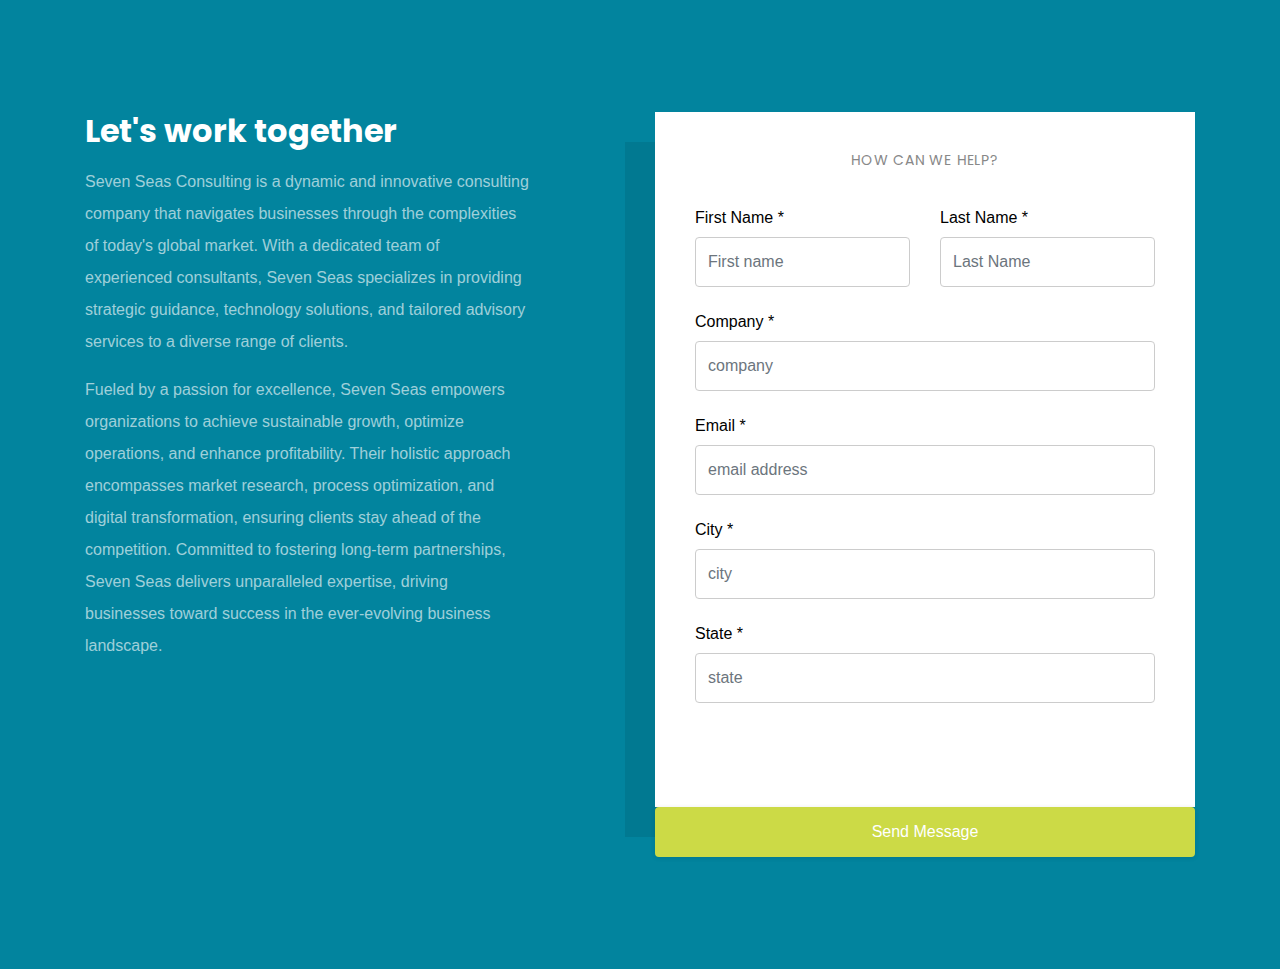
==== index.html @ 4ae9c5d4 "first commit" ====
<!doctype html>
<html lang="en">
  <head>
    <!-- Required meta tags -->
    <meta http-equiv="content-type" content="html/text" charset="utf-8">
    <meta name="viewport" content="width=device-width, initial-scale=1, shrink-to-fit=no">
    <link href="https://fonts.googleapis.com/css?family=Poppins:300,400,500,700,900&display=swap" rel="stylesheet">

    <link rel="stylesheet" href="fonts/icomoon/style.css">


    <!-- Bootstrap CSS -->
    <link rel="stylesheet" href="css/bootstrap.min.css">
    
    <!-- Style -->
    <link rel="stylesheet" href="css/style.css">

    <title>Contact Form #4</title>
  </head>
  <body>
  

  <div class="content">
    
    <div class="container">
      <div class="row">
        <div class="col-md-5 mr-auto">
          <h3 class="mb-3">Let's work together</h3>
          <p>Seven Seas Consulting is a dynamic and innovative consulting company that navigates businesses through the complexities of today's global market. With a dedicated team of experienced consultants, Seven Seas specializes in providing strategic guidance, technology solutions, and tailored advisory services to a diverse range of clients. </p>
          <p>Fueled by a passion for excellence, Seven Seas empowers organizations to achieve sustainable growth, optimize operations, and enhance profitability. Their holistic approach encompasses market research, process optimization, and digital transformation, ensuring clients stay ahead of the competition. Committed to fostering long-term partnerships, Seven Seas delivers unparalleled expertise, driving businesses toward success in the ever-evolving business landscape.</p>
          
        </div>

        <div class="col-md-6">
          <div class="box">
            <h3 class="heading">How Can We Help?</h3>
            <form class="mb-5" action = "https://webto.salesforce.com/servlet/servlet.WebToLead?encoding=UTF-8"  method="post" >
              <input type=hidden name="oid" value="00D5g00000KgvbL">
              <input type=hidden name="retURL" value="C:\Users\suman\Downloads\contact-form-14\contact-form-14\thankyou.html">
              <div class="row">
                
                <div class="col-md-6 form-group">
                  <label for="first_name" class="col-form-label">First Name *</label>
                  <input type="text" class="form-control" name="first_name" id="first_name" placeholder="First name">
                </div>
                <div class="col-md-6 form-group">
                  <label for="last_name" class="col-form-label">Last Name *</label>
                  <input type="text" class="form-control" name="last_name" id="last_name" placeholder="Last Name">
                </div>
              </div>

              <div class="row">
                <div class="col-md-12 form-group">
                  <label for="comapny" class="col-form-label">Company *</label>
                  <input type="text" class="form-control" name="company" id="compnay" placeholder="company">
                </div>
              </div>
              <div class="row">
                <div class="col-md-12 form-group">
                  <label for="email" class="col-form-label">Email *</label>
                  <input type="text" class="form-control" name="email" id="email" placeholder="email address">
                </div>
              </div>


              <div class="row">
                <div class="col-md-12 form-group">
                  <label for="city" class="col-form-label">City *</label>
                  <input type="text" class="form-control" name="city" id="city" placeholder="city">
                </div>
              </div>

              <div class="row">
                <div class="col-md-12 form-group">
                  <label for="state" class="col-form-label">State *</label>
                  <input type="text" class="form-control" name="state" id="state" placeholder="state">
                </div>
              </div>
              </div>

              <div class="row">
                <div class="col-md-12">
                  <input type="submit" name = "submit" value="Send Message" class="btn btn-block btn-primary rounded-0 py-2 px-4">
                  <span class="submitting"></span>
                </div>
              </div>
            </form>

            <div id="form-message-warning mt-4"></div> 
            <div id="form-message-success">
              Your message was sent, thank you!
            </div>
          </div>
        </div>
      </div>
  </div>
    
    

    <script src="js/jquery-3.3.1.min.js"></script>
    <script src="js/popper.min.js"></script>
    <script src="js/bootstrap.min.js"></script>
    <script src="js/jquery.validate.min.js"></script>
    <script src="js/main.js"></script>

  </body>
</html>
---- fonts/icomoon/style.css ----
@font-face {
  font-family: 'icomoon';
  src:  url('fonts/icomoon.eot?10si43');
  src:  url('fonts/icomoon.eot?10si43#iefix') format('embedded-opentype'),
    url('fonts/icomoon.ttf?10si43') format('truetype'),
    url('fonts/icomoon.woff?10si43') format('woff'),
    url('fonts/icomoon.svg?10si43#icomoon') format('svg');
  font-weight: normal;
  font-style: normal;
}

[class^="icon-"], [class*=" icon-"] {
  /* use !important to prevent issues with browser extensions that change fonts */
  font-family: 'icomoon' !important;
  speak: none;
  font-style: normal;
  font-weight: normal;
  font-variant: normal;
  text-transform: none;
  line-height: 1;

  /* Better Font Rendering =========== */
  -webkit-font-smoothing: antialiased;
  -moz-osx-font-smoothing: grayscale;
}

.icon-asterisk:before {
  content: "\f069";
}
.icon-plus:before {
  content: "\f067";
}
.icon-question:before {
  content: "\f128";
}
.icon-minus:before {
  content: "\f068";
}
.icon-glass:before {
  content: "\f000";
}
.icon-music:before {
  content: "\f001";
}
.icon-search:before {
  content: "\f002";
}
.icon-envelope-o:before {
  content: "\f003";
}
.icon-heart:before {
  content: "\f004";
}
.icon-star:before {
  content: "\f005";
}
.icon-star-o:before {
  content: "\f006";
}
.icon-user:before {
  content: "\f007";
}
.icon-film:before {
  content: "\f008";
}
.icon-th-large:before {
  content: "\f009";
}
.icon-th:before {
  content: "\f00a";
}
.icon-th-list:before {
  content: "\f00b";
}
.icon-check:before {
  content: "\f00c";
}
.icon-close:before {
  content: "\f00d";
}
.icon-remove:before {
  content: "\f00d";
}
.icon-times:before {
  content: "\f00d";
}
.icon-search-plus:before {
  content: "\f00e";
}
.icon-search-minus:before {
  content: "\f010";
}
.icon-power-off:before {
  content: "\f011";
}
.icon-signal:before {
  content: "\f012";
}
.icon-cog:before {
  content: "\f013";
}
.icon-gear:before {
  content: "\f013";
}
.icon-trash-o:before {
  content: "\f014";
}
.icon-home:before {
  content: "\f015";
}
.icon-file-o:before {
  content: "\f016";
}
.icon-clock-o:before {
  content: "\f017";
}
.icon-road:before {
  content: "\f018";
}
.icon-download:before {
  content: "\f019";
}
.icon-arrow-circle-o-down:before {
  content: "\f01a";
}
.icon-arrow-circle-o-up:before {
  content: "\f01b";
}
.icon-inbox:before {
  content: "\f01c";
}
.icon-play-circle-o:before {
  content: "\f01d";
}
.icon-repeat:before {
  content: "\f01e";
}
.icon-rotate-right:before {
  content: "\f01e";
}
.icon-refresh:before {
  content: "\f021";
}
.icon-list-alt:before {
  content: "\f022";
}
.icon-lock:before {
  content: "\f023";
}
.icon-flag:before {
  content: "\f024";
}
.icon-headphones:before {
  content: "\f025";
}
.icon-volume-off:before {
  content: "\f026";
}
.icon-volume-down:before {
  content: "\f027";
}
.icon-volume-up:before {
  content: "\f028";
}
.icon-qrcode:before {
  content: "\f029";
}
.icon-barcode:before {
  content: "\f02a";
}
.icon-tag:before {
  content: "\f02b";
}
.icon-tags:before {
  content: "\f02c";
}
.icon-book:before {
  content: "\f02d";
}
.icon-bookmark:before {
  content: "\f02e";
}
.icon-print:before {
  content: "\f02f";
}
.icon-camera:before {
  content: "\f030";
}
.icon-font:before {
  content: "\f031";
}
.icon-bold:before {
  content: "\f032";
}
.icon-italic:before {
  content: "\f033";
}
.icon-text-height:before {
  content: "\f034";
}
.icon-text-width:before {
  content: "\f035";
}
.icon-align-left:before {
  content: "\f036";
}
.icon-align-center:before {
  content: "\f037";
}
.icon-align-right:before {
  content: "\f038";
}
.icon-align-justify:before {
  content: "\f039";
}
.icon-list:before {
  content: "\f03a";
}
.icon-dedent:before {
  content: "\f03b";
}
.icon-outdent:before {
  content: "\f03b";
}
.icon-indent:before {
  content: "\f03c";
}
.icon-video-camera:before {
  content: "\f03d";
}
.icon-image:before {
  content: "\f03e";
}
.icon-photo:before {
  content: "\f03e";
}
.icon-picture-o:before {
  content: "\f03e";
}
.icon-pencil:before {
  content: "\f040";
}
.icon-map-marker:before {
  content: "\f041";
}
.icon-adjust:before {
  content: "\f042";
}
.icon-tint:before {
  content: "\f043";
}
.icon-edit:before {
  content: "\f044";
}
.icon-pencil-square-o:before {
  content: "\f044";
}
.icon-share-square-o:before {
  content: "\f045";
}
.icon-check-square-o:before {
  content: "\f046";
}
.icon-arrows:before {
  content: "\f047";
}
.icon-step-backward:before {
  content: "\f048";
}
.icon-fast-backward:before {
  content: "\f049";
}
.icon-backward:before {
  content: "\f04a";
}
.icon-play:before {
  content: "\f04b";
}
.icon-pause:before {
  content: "\f04c";
}
.icon-stop:before {
  content: "\f04d";
}
.icon-forward:before {
  content: "\f04e";
}
.icon-fast-forward:before {
  content: "\f050";
}
.icon-step-forward:before {
  content: "\f051";
}
.icon-eject:before {
  content: "\f052";
}
.icon-chevron-left:before {
  content: "\f053";
}
.icon-chevron-right:before {
  content: "\f054";
}
.icon-plus-circle:before {
  content: "\f055";
}
.icon-minus-circle:before {
  content: "\f056";
}
.icon-times-circle:before {
  content: "\f057";
}
.icon-check-circle:before {
  content: "\f058";
}
.icon-question-circle:before {
  content: "\f059";
}
.icon-info-circle:before {
  content: "\f05a";
}
.icon-crosshairs:before {
  content: "\f05b";
}
.icon-times-circle-o:before {
  content: "\f05c";
}
.icon-check-circle-o:before {
  content: "\f05d";
}
.icon-ban:before {
  content: "\f05e";
}
.icon-arrow-left:before {
  content: "\f060";
}
.icon-arrow-right:before {
  content: "\f061";
}
.icon-arrow-up:before {
  content: "\f062";
}
.icon-arrow-down:before {
  content: "\f063";
}
.icon-mail-forward:before {
  content: "\f064";
}
.icon-share:before {
  content: "\f064";
}
.icon-expand:before {
  content: "\f065";
}
.icon-compress:before {
  content: "\f066";
}
.icon-exclamation-circle:before {
  content: "\f06a";
}
.icon-gift:before {
  content: "\f06b";
}
.icon-leaf:before {
  content: "\f06c";
}
.icon-fire:before {
  content: "\f06d";
}
.icon-eye:before {
  content: "\f06e";
}
.icon-eye-slash:before {
  content: "\f070";
}
.icon-exclamation-triangle:before {
  content: "\f071";
}
.icon-warning:before {
  content: "\f071";
}
.icon-plane:before {
  content: "\f072";
}
.icon-calendar:before {
  content: "\f073";
}
.icon-random:before {
  content: "\f074";
}
.icon-comment:before {
  content: "\f075";
}
.icon-magnet:before {
  content: "\f076";
}
.icon-chevron-up:before {
  content: "\f077";
}
.icon-chevron-down:before {
  content: "\f078";
}
.icon-retweet:before {
  content: "\f079";
}
.icon-shopping-cart:before {
  content: "\f07a";
}
.icon-folder:before {
  content: "\f07b";
}
.icon-folder-open:before {
  content: "\f07c";
}
.icon-arrows-v:before {
  content: "\f07d";
}
.icon-arrows-h:before {
  content: "\f07e";
}
.icon-bar-chart:before {
  content: "\f080";
}
.icon-bar-chart-o:before {
  content: "\f080";
}
.icon-twitter-square:before {
  content: "\f081";
}
.icon-facebook-square:before {
  content: "\f082";
}
.icon-camera-retro:before {
  content: "\f083";
}
.icon-key:before {
  content: "\f084";
}
.icon-cogs:before {
  content: "\f085";
}
.icon-gears:before {
  content: "\f085";
}
.icon-comments:before {
  content: "\f086";
}
.icon-thumbs-o-up:before {
  content: "\f087";
}
.icon-thumbs-o-down:before {
  content: "\f088";
}
.icon-star-half:before {
  content: "\f089";
}
.icon-heart-o:before {
  content: "\f08a";
}
.icon-sign-out:before {
  content: "\f08b";
}
.icon-linkedin-square:before {
  content: "\f08c";
}
.icon-thumb-tack:before {
  content: "\f08d";
}
.icon-external-link:before {
  content: "\f08e";
}
.icon-sign-in:before {
  content: "\f090";
}
.icon-trophy:before {
  content: "\f091";
}
.icon-github-square:before {
  content: "\f092";
}
.icon-upload:before {
  content: "\f093";
}
.icon-lemon-o:before {
  content: "\f094";
}
.icon-phone:before {
  content: "\f095";
}
.icon-square-o:before {
  content: "\f096";
}
.icon-bookmark-o:before {
  content: "\f097";
}
.icon-phone-square:before {
  content: "\f098";
}
.icon-twitter:before {
  content: "\f099";
}
.icon-facebook:before {
  content: "\f09a";
}
.icon-facebook-f:before {
  content: "\f09a";
}
.icon-github:before {
  content: "\f09b";
}
.icon-unlock:before {
  content: "\f09c";
}
.icon-credit-card:before {
  content: "\f09d";
}
.icon-feed:before {
  content: "\f09e";
}
.icon-rss:before {
  content: "\f09e";
}
.icon-hdd-o:before {
  content: "\f0a0";
}
.icon-bullhorn:before {
  content: "\f0a1";
}
.icon-bell-o:before {
  content: "\f0a2";
}
.icon-certificate:before {
  content: "\f0a3";
}
.icon-hand-o-right:before {
  content: "\f0a4";
}
.icon-hand-o-left:before {
  content: "\f0a5";
}
.icon-hand-o-up:before {
  content: "\f0a6";
}
.icon-hand-o-down:before {
  content: "\f0a7";
}
.icon-arrow-circle-left:before {
  content: "\f0a8";
}
.icon-arrow-circle-right:before {
  content: "\f0a9";
}
.icon-arrow-circle-up:before {
  content: "\f0aa";
}
.icon-arrow-circle-down:before {
  content: "\f0ab";
}
.icon-globe:before {
  content: "\f0ac";
}
.icon-wrench:before {
  content: "\f0ad";
}
.icon-tasks:before {
  content: "\f0ae";
}
.icon-filter:before {
  content: "\f0b0";
}
.icon-briefcase:before {
  content: "\f0b1";
}
.icon-arrows-alt:before {
  content: "\f0b2";
}
.icon-group:before {
  content: "\f0c0";
}
.icon-users:before {
  content: "\f0c0";
}
.icon-chain:before {
  content: "\f0c1";
}
.icon-link:before {
  content: "\f0c1";
}
.icon-cloud:before {
  content: "\f0c2";
}
.icon-flask:before {
  content: "\f0c3";
}
.icon-cut:before {
  content: "\f0c4";
}
.icon-scissors:before {
  content: "\f0c4";
}
.icon-copy:before {
  content: "\f0c5";
}
.icon-files-o:before {
  content: "\f0c5";
}
.icon-paperclip:before {
  content: "\f0c6";
}
.icon-floppy-o:before {
  content: "\f0c7";
}
.icon-save:before {
  content: "\f0c7";
}
.icon-square:before {
  content: "\f0c8";
}
.icon-bars:before {
  content: "\f0c9";
}
.icon-navicon:before {
  content: "\f0c9";
}
.icon-reorder:before {
  content: "\f0c9";
}
.icon-list-ul:before {
  content: "\f0ca";
}
.icon-list-ol:before {
  content: "\f0cb";
}
.icon-strikethrough:before {
  content: "\f0cc";
}
.icon-underline:before {
  content: "\f0cd";
}
.icon-table:before {
  content: "\f0ce";
}
.icon-magic:before {
  content: "\f0d0";
}
.icon-truck:before {
  content: "\f0d1";
}
.icon-pinterest:before {
  content: "\f0d2";
}
.icon-pinterest-square:before {
  content: "\f0d3";
}
.icon-google-plus-square:before {
  content: "\f0d4";
}
.icon-google-plus:before {
  content: "\f0d5";
}
.icon-money:before {
  content: "\f0d6";
}
.icon-caret-down:before {
  content: "\f0d7";
}
.icon-caret-up:before {
  content: "\f0d8";
}
.icon-caret-left:before {
  content: "\f0d9";
}
.icon-caret-right:before {
  content: "\f0da";
}
.icon-columns:before {
  content: "\f0db";
}
.icon-sort:before {
  content: "\f0dc";
}
.icon-unsorted:before {
  content: "\f0dc";
}
.icon-sort-desc:before {
  content: "\f0dd";
}
.icon-sort-down:before {
  content: "\f0dd";
}
.icon-sort-asc:before {
  content: "\f0de";
}
.icon-sort-up:before {
  content: "\f0de";
}
.icon-envelope:before {
  content: "\f0e0";
}
.icon-linkedin:before {
  content: "\f0e1";
}
.icon-rotate-left:before {
  content: "\f0e2";
}
.icon-undo:before {
  content: "\f0e2";
}
.icon-gavel:before {
  content: "\f0e3";
}
.icon-legal:before {
  content: "\f0e3";
}
.icon-dashboard:before {
  content: "\f0e4";
}
.icon-tachometer:before {
  content: "\f0e4";
}
.icon-comment-o:before {
  content: "\f0e5";
}
.icon-comments-o:before {
  content: "\f0e6";
}
.icon-bolt:before {
  content: "\f0e7";
}
.icon-flash:before {
  content: "\f0e7";
}
.icon-sitemap:before {
  content: "\f0e8";
}
.icon-umbrella:before {
  content: "\f0e9";
}
.icon-clipboard:before {
  content: "\f0ea";
}
.icon-paste:before {
  content: "\f0ea";
}
.icon-lightbulb-o:before {
  content: "\f0eb";
}
.icon-exchange:before {
  content: "\f0ec";
}
.icon-cloud-download:before {
  content: "\f0ed";
}
.icon-cloud-upload:before {
  content: "\f0ee";
}
.icon-user-md:before {
  content: "\f0f0";
}
.icon-stethoscope:before {
  content: "\f0f1";
}
.icon-suitcase:before {
  content: "\f0f2";
}
.icon-bell:before {
  content: "\f0f3";
}
.icon-coffee:before {
  content: "\f0f4";
}
.icon-cutlery:before {
  content: "\f0f5";
}
.icon-file-text-o:before {
  content: "\f0f6";
}
.icon-building-o:before {
  content: "\f0f7";
}
.icon-hospital-o:before {
  content: "\f0f8";
}
.icon-ambulance:before {
  content: "\f0f9";
}
.icon-medkit:before {
  content: "\f0fa";
}
.icon-fighter-jet:before {
  content: "\f0fb";
}
.icon-beer:before {
  content: "\f0fc";
}
.icon-h-square:before {
  content: "\f0fd";
}
.icon-plus-square:before {
  content: "\f0fe";
}
.icon-angle-double-left:before {
  content: "\f100";
}
.icon-angle-double-right:before {
  content: "\f101";
}
.icon-angle-double-up:before {
  content: "\f102";
}
.icon-angle-double-down:before {
  content: "\f103";
}
.icon-angle-left:before {
  content: "\f104";
}
.icon-angle-right:before {
  content: "\f105";
}
.icon-angle-up:before {
  content: "\f106";
}
.icon-angle-down:before {
  content: "\f107";
}
.icon-desktop:before {
  content: "\f108";
}
.icon-laptop:before {
  content: "\f109";
}
.icon-tablet:before {
  content: "\f10a";
}
.icon-mobile:before {
  content: "\f10b";
}
.icon-mobile-phone:before {
  content: "\f10b";
}
.icon-circle-o:before {
  content: "\f10c";
}
.icon-quote-left:before {
  content: "\f10d";
}
.icon-quote-right:before {
  content: "\f10e";
}
.icon-spinner:before {
  content: "\f110";
}
.icon-circle:before {
  content: "\f111";
}
.icon-mail-reply:before {
  content: "\f112";
}
.icon-reply:before {
  content: "\f112";
}
.icon-github-alt:before {
  content: "\f113";
}
.icon-folder-o:before {
  content: "\f114";
}
.icon-folder-open-o:before {
  content: "\f115";
}
.icon-smile-o:before {
  content: "\f118";
}
.icon-frown-o:before {
  content: "\f119";
}
.icon-meh-o:before {
  content: "\f11a";
}
.icon-gamepad:before {
  content: "\f11b";
}
.icon-keyboard-o:before {
  content: "\f11c";
}
.icon-flag-o:before {
  content: "\f11d";
}
.icon-flag-checkered:before {
  content: "\f11e";
}
.icon-terminal:before {
  content: "\f120";
}
.icon-code:before {
  content: "\f121";
}
.icon-mail-reply-all:before {
  content: "\f122";
}
.icon-reply-all:before {
  content: "\f122";
}
.icon-star-half-empty:before {
  content: "\f123";
}
.icon-star-half-full:before {
  content: "\f123";
}
.icon-star-half-o:before {
  content: "\f123";
}
.icon-location-arrow:before {
  content: "\f124";
}
.icon-crop:before {
  content: "\f125";
}
.icon-code-fork:before {
  content: "\f126";
}
.icon-chain-broken:before {
  content: "\f127";
}
.icon-unlink:before {
  content: "\f127";
}
.icon-info:before {
  content: "\f129";
}
.icon-exclamation:before {
  content: "\f12a";
}
.icon-superscript:before {
  content: "\f12b";
}
.icon-subscript:before {
  content: "\f12c";
}
.icon-eraser:before {
  content: "\f12d";
}
.icon-puzzle-piece:before {
  content: "\f12e";
}
.icon-microphone:before {
  content: "\f130";
}
.icon-microphone-slash:before {
  content: "\f131";
}
.icon-shield:before {
  content: "\f132";
}
.icon-calendar-o:before {
  content: "\f133";
}
.icon-fire-extinguisher:before {
  content: "\f134";
}
.icon-rocket:before {
  content: "\f135";
}
.icon-maxcdn:before {
  content: "\f136";
}
.icon-chevron-circle-left:before {
  content: "\f137";
}
.icon-chevron-circle-right:before {
  content: "\f138";
}
.icon-chevron-circle-up:before {
  content: "\f139";
}
.icon-chevron-circle-down:before {
  content: "\f13a";
}
.icon-html5:before {
  content: "\f13b";
}
.icon-css3:before {
  content: "\f13c";
}
.icon-anchor:before {
  content: "\f13d";
}
.icon-unlock-alt:before {
  content: "\f13e";
}
.icon-bullseye:before {
  content: "\f140";
}
.icon-ellipsis-h:before {
  content: "\f141";
}
.icon-ellipsis-v:before {
  content: "\f142";
}
.icon-rss-square:before {
  content: "\f143";
}
.icon-play-circle:before {
  content: "\f144";
}
.icon-ticket:before {
  content: "\f145";
}
.icon-minus-square:before {
  content: "\f146";
}
.icon-minus-square-o:before {
  content: "\f147";
}
.icon-level-up:before {
  content: "\f148";
}
.icon-level-down:before {
  content: "\f149";
}
.icon-check-square:before {
  content: "\f14a";
}
.icon-pencil-square:before {
  content: "\f14b";
}
.icon-external-link-square:before {
  content: "\f14c";
}
.icon-share-square:before {
  content: "\f14d";
}
.icon-compass:before {
  content: "\f14e";
}
.icon-caret-square-o-down:before {
  content: "\f150";
}
.icon-toggle-down:before {
  content: "\f150";
}
.icon-caret-square-o-up:before {
  content: "\f151";
}
.icon-toggle-up:before {
  content: "\f151";
}
.icon-caret-square-o-right:before {
  content: "\f152";
}
.icon-toggle-right:before {
  content: "\f152";
}
.icon-eur:before {
  content: "\f153";
}
.icon-euro:before {
  content: "\f153";
}
.icon-gbp:before {
  content: "\f154";
}
.icon-dollar:before {
  content: "\f155";
}
.icon-usd:before {
  content: "\f155";
}
.icon-inr:before {
  content: "\f156";
}
.icon-rupee:before {
  content: "\f156";
}
.icon-cny:before {
  content: "\f157";
}
.icon-jpy:before {
  content: "\f157";
}
.icon-rmb:before {
  content: "\f157";
}
.icon-yen:before {
  content: "\f157";
}
.icon-rouble:before {
  content: "\f158";
}
.icon-rub:before {
  content: "\f158";
}
.icon-ruble:before {
  content: "\f158";
}
.icon-krw:before {
  content: "\f159";
}
.icon-won:before {
  content: "\f159";
}
.icon-bitcoin:before {
  content: "\f15a";
}
.icon-btc:before {
  content: "\f15a";
}
.icon-file:before {
  content: "\f15b";
}
.icon-file-text:before {
  content: "\f15c";
}
.icon-sort-alpha-asc:before {
  content: "\f15d";
}
.icon-sort-alpha-desc:before {
  content: "\f15e";
}
.icon-sort-amount-asc:before {
  content: "\f160";
}
.icon-sort-amount-desc:before {
  content: "\f161";
}
.icon-sort-numeric-asc:before {
  content: "\f162";
}
.icon-sort-numeric-desc:before {
  content: "\f163";
}
.icon-thumbs-up:before {
  content: "\f164";
}
.icon-thumbs-down:before {
  content: "\f165";
}
.icon-youtube-square:before {
  content: "\f166";
}
.icon-youtube:before {
  content: "\f167";
}
.icon-xing:before {
  content: "\f168";
}
.icon-xing-square:before {
  content: "\f169";
}
.icon-youtube-play:before {
  content: "\f16a";
}
.icon-dropbox:before {
  content: "\f16b";
}
.icon-stack-overflow:before {
  content: "\f16c";
}
.icon-instagram:before {
  content: "\f16d";
}
.icon-flickr:before {
  content: "\f16e";
}
.icon-adn:before {
  content: "\f170";
}
.icon-bitbucket:before {
  content: "\f171";
}
.icon-bitbucket-square:before {
  content: "\f172";
}
.icon-tumblr:before {
  content: "\f173";
}
.icon-tumblr-square:before {
  content: "\f174";
}
.icon-long-arrow-down:before {
  content: "\f175";
}
.icon-long-arrow-up:before {
  content: "\f176";
}
.icon-long-arrow-left:before {
  content: "\f177";
}
.icon-long-arrow-right:before {
  content: "\f178";
}
.icon-apple:before {
  content: "\f179";
}
.icon-windows:before {
  content: "\f17a";
}
.icon-android:before {
  content: "\f17b";
}
.icon-linux:before {
  content: "\f17c";
}
.icon-dribbble:before {
  content: "\f17d";
}
.icon-skype:before {
  content: "\f17e";
}
.icon-foursquare:before {
  content: "\f180";
}
.icon-trello:before {
  content: "\f181";
}
.icon-female:before {
  content: "\f182";
}
.icon-male:before {
  content: "\f183";
}
.icon-gittip:before {
  content: "\f184";
}
.icon-gratipay:before {
  content: "\f184";
}
.icon-sun-o:before {
  content: "\f185";
}
.icon-moon-o:before {
  content: "\f186";
}
.icon-archive:before {
  content: "\f187";
}
.icon-bug:before {
  content: "\f188";
}
.icon-vk:before {
  content: "\f189";
}
.icon-weibo:before {
  content: "\f18a";
}
.icon-renren:before {
  content: "\f18b";
}
.icon-pagelines:before {
  content: "\f18c";
}
.icon-stack-exchange:before {
  content: "\f18d";
}
.icon-arrow-circle-o-right:before {
  content: "\f18e";
}
.icon-arrow-circle-o-left:before {
  content: "\f190";
}
.icon-caret-square-o-left:before {
  content: "\f191";
}
.icon-toggle-left:before {
  content: "\f191";
}
.icon-dot-circle-o:before {
  content: "\f192";
}
.icon-wheelchair:before {
  content: "\f193";
}
.icon-vimeo-square:before {
  content: "\f194";
}
.icon-try:before {
  content: "\f195";
}
.icon-turkish-lira:before {
  content: "\f195";
}
.icon-plus-square-o:before {
  content: "\f196";
}
.icon-space-shuttle:before {
  content: "\f197";
}
.icon-slack:before {
  content: "\f198";
}
.icon-envelope-square:before {
  content: "\f199";
}
.icon-wordpress:before {
  content: "\f19a";
}
.icon-openid:before {
  content: "\f19b";
}
.icon-bank:before {
  content: "\f19c";
}
.icon-institution:before {
  content: "\f19c";
}
.icon-university:before {
  content: "\f19c";
}
.icon-graduation-cap:before {
  content: "\f19d";
}
.icon-mortar-board:before {
  content: "\f19d";
}
.icon-yahoo:before {
  content: "\f19e";
}
.icon-google:before {
  content: "\f1a0";
}
.icon-reddit:before {
  content: "\f1a1";
}
.icon-reddit-square:before {
  content: "\f1a2";
}
.icon-stumbleupon-circle:before {
  content: "\f1a3";
}
.icon-stumbleupon:before {
  content: "\f1a4";
}
.icon-delicious:before {
  content: "\f1a5";
}
.icon-digg:before {
  content: "\f1a6";
}
.icon-pied-piper-pp:before {
  content: "\f1a7";
}
.icon-pied-piper-alt:before {
  content: "\f1a8";
}
.icon-drupal:before {
  content: "\f1a9";
}
.icon-joomla:before {
  content: "\f1aa";
}
.icon-language:before {
  content: "\f1ab";
}
.icon-fax:before {
  content: "\f1ac";
}
.icon-building:before {
  content: "\f1ad";
}
.icon-child:before {
  content: "\f1ae";
}
.icon-paw:before {
  content: "\f1b0";
}
.icon-spoon:before {
  content: "\f1b1";
}
.icon-cube:before {
  content: "\f1b2";
}
.icon-cubes:before {
  content: "\f1b3";
}
.icon-behance:before {
  content: "\f1b4";
}
.icon-behance-square:before {
  content: "\f1b5";
}
.icon-steam:before {
  content: "\f1b6";
}
.icon-steam-square:before {
  content: "\f1b7";
}
.icon-recycle:before {
  content: "\f1b8";
}
.icon-automobile:before {
  content: "\f1b9";
}
.icon-car:before {
  content: "\f1b9";
}
.icon-cab:before {
  content: "\f1ba";
}
.icon-taxi:before {
  content: "\f1ba";
}
.icon-tree:before {
  content: "\f1bb";
}
.icon-spotify:before {
  content: "\f1bc";
}
.icon-deviantart:before {
  content: "\f1bd";
}
.icon-soundcloud:before {
  content: "\f1be";
}
.icon-database:before {
  content: "\f1c0";
}
.icon-file-pdf-o:before {
  content: "\f1c1";
}
.icon-file-word-o:before {
  content: "\f1c2";
}
.icon-file-excel-o:before {
  content: "\f1c3";
}
.icon-file-powerpoint-o:before {
  content: "\f1c4";
}
.icon-file-image-o:before {
  content: "\f1c5";
}
.icon-file-photo-o:before {
  content: "\f1c5";
}
.icon-file-picture-o:before {
  content: "\f1c5";
}
.icon-file-archive-o:before {
  content: "\f1c6";
}
.icon-file-zip-o:before {
  content: "\f1c6";
}
.icon-file-audio-o:before {
  content: "\f1c7";
}
.icon-file-sound-o:before {
  content: "\f1c7";
}
.icon-file-movie-o:before {
  content: "\f1c8";
}
.icon-file-video-o:before {
  content: "\f1c8";
}
.icon-file-code-o:before {
  content: "\f1c9";
}
.icon-vine:before {
  content: "\f1ca";
}
.icon-codepen:before {
  content: "\f1cb";
}
.icon-jsfiddle:before {
  content: "\f1cc";
}
.icon-life-bouy:before {
  content: "\f1cd";
}
.icon-life-buoy:before {
  content: "\f1cd";
}
.icon-life-ring:before {
  content: "\f1cd";
}
.icon-life-saver:before {
  content: "\f1cd";
}
.icon-support:before {
  content: "\f1cd";
}
.icon-circle-o-notch:before {
  content: "\f1ce";
}
.icon-ra:before {
  content: "\f1d0";
}
.icon-rebel:before {
  content: "\f1d0";
}
.icon-resistance:before {
  content: "\f1d0";
}
.icon-empire:before {
  content: "\f1d1";
}
.icon-ge:before {
  content: "\f1d1";
}
.icon-git-square:before {
  content: "\f1d2";
}
.icon-git:before {
  content: "\f1d3";
}
.icon-hacker-news:before {
  content: "\f1d4";
}
.icon-y-combinator-square:before {
  content: "\f1d4";
}
.icon-yc-square:before {
  content: "\f1d4";
}
.icon-tencent-weibo:before {
  content: "\f1d5";
}
.icon-qq:before {
  content: "\f1d6";
}
.icon-wechat:before {
  content: "\f1d7";
}
.icon-weixin:before {
  content: "\f1d7";
}
.icon-paper-plane:before {
  content: "\f1d8";
}
.icon-send:before {
  content: "\f1d8";
}
.icon-paper-plane-o:before {
  content: "\f1d9";
}
.icon-send-o:before {
  content: "\f1d9";
}
.icon-history:before {
  content: "\f1da";
}
.icon-circle-thin:before {
  content: "\f1db";
}
.icon-header:before {
  content: "\f1dc";
}
.icon-paragraph:before {
  content: "\f1dd";
}
.icon-sliders:before {
  content: "\f1de";
}
.icon-share-alt:before {
  content: "\f1e0";
}
.icon-share-alt-square:before {
  content: "\f1e1";
}
.icon-bomb:before {
  content: "\f1e2";
}
.icon-futbol-o:before {
  content: "\f1e3";
}
.icon-soccer-ball-o:before {
  content: "\f1e3";
}
.icon-tty:before {
  content: "\f1e4";
}
.icon-binoculars:before {
  content: "\f1e5";
}
.icon-plug:before {
  content: "\f1e6";
}
.icon-slideshare:before {
  content: "\f1e7";
}
.icon-twitch:before {
  content: "\f1e8";
}
.icon-yelp:before {
  content: "\f1e9";
}
.icon-newspaper-o:before {
  content: "\f1ea";
}
.icon-wifi:before {
  content: "\f1eb";
}
.icon-calculator:before {
  content: "\f1ec";
}
.icon-paypal:before {
  content: "\f1ed";
}
.icon-google-wallet:before {
  content: "\f1ee";
}
.icon-cc-visa:before {
  content: "\f1f0";
}
.icon-cc-mastercard:before {
  content: "\f1f1";
}
.icon-cc-discover:before {
  content: "\f1f2";
}
.icon-cc-amex:before {
  content: "\f1f3";
}
.icon-cc-paypal:before {
  content: "\f1f4";
}
.icon-cc-stripe:before {
  content: "\f1f5";
}
.icon-bell-slash:before {
  content: "\f1f6";
}
.icon-bell-slash-o:before {
  content: "\f1f7";
}
.icon-trash:before {
  content: "\f1f8";
}
.icon-copyright:before {
  content: "\f1f9";
}
.icon-at:before {
  content: "\f1fa";
}
.icon-eyedropper:before {
  content: "\f1fb";
}
.icon-paint-brush:before {
  content: "\f1fc";
}
.icon-birthday-cake:before {
  content: "\f1fd";
}
.icon-area-chart:before {
  content: "\f1fe";
}
.icon-pie-chart:before {
  content: "\f200";
}
.icon-line-chart:before {
  content: "\f201";
}
.icon-lastfm:before {
  content: "\f202";
}
.icon-lastfm-square:before {
  content: "\f203";
}
.icon-toggle-off:before {
  content: "\f204";
}
.icon-toggle-on:before {
  content: "\f205";
}
.icon-bicycle:before {
  content: "\f206";
}
.icon-bus:before {
  content: "\f207";
}
.icon-ioxhost:before {
  content: "\f208";
}
.icon-angellist:before {
  content: "\f209";
}
.icon-cc:before {
  content: "\f20a";
}
.icon-ils:before {
  content: "\f20b";
}
.icon-shekel:before {
  content: "\f20b";
}
.icon-sheqel:before {
  content: "\f20b";
}
.icon-meanpath:before {
  content: "\f20c";
}
.icon-buysellads:before {
  content: "\f20d";
}
.icon-connectdevelop:before {
  content: "\f20e";
}
.icon-dashcube:before {
  content: "\f210";
}
.icon-forumbee:before {
  content: "\f211";
}
.icon-leanpub:before {
  content: "\f212";
}
.icon-sellsy:before {
  content: "\f213";
}
.icon-shirtsinbulk:before {
  content: "\f214";
}
.icon-simplybuilt:before {
  content: "\f215";
}
.icon-skyatlas:before {
  content: "\f216";
}
.icon-cart-plus:before {
  content: "\f217";
}
.icon-cart-arrow-down:before {
  content: "\f218";
}
.icon-diamond:before {
  content: "\f219";
}
.icon-ship:before {
  content: "\f21a";
}
.icon-user-secret:before {
  content: "\f21b";
}
.icon-motorcycle:before {
  content: "\f21c";
}
.icon-street-view:before {
  content: "\f21d";
}
.icon-heartbeat:before {
  content: "\f21e";
}
.icon-venus:before {
  content: "\f221";
}
.icon-mars:before {
  content: "\f222";
}
.icon-mercury:before {
  content: "\f223";
}
.icon-intersex:before {
  content: "\f224";
}
.icon-transgender:before {
  content: "\f224";
}
.icon-transgender-alt:before {
  content: "\f225";
}
.icon-venus-double:before {
  content: "\f226";
}
.icon-mars-double:before {
  content: "\f227";
}
.icon-venus-mars:before {
  content: "\f228";
}
.icon-mars-stroke:before {
  content: "\f229";
}
.icon-mars-stroke-v:before {
  content: "\f22a";
}
.icon-mars-stroke-h:before {
  content: "\f22b";
}
.icon-neuter:before {
  content: "\f22c";
}
.icon-genderless:before {
  content: "\f22d";
}
.icon-facebook-official:before {
  content: "\f230";
}
.icon-pinterest-p:before {
  content: "\f231";
}
.icon-whatsapp:before {
  content: "\f232";
}
.icon-server:before {
  content: "\f233";
}
.icon-user-plus:before {
  content: "\f234";
}
.icon-user-times:before {
  content: "\f235";
}
.icon-bed:before {
  content: "\f236";
}
.icon-hotel:before {
  content: "\f236";
}
.icon-viacoin:before {
  content: "\f237";
}
.icon-train:before {
  content: "\f238";
}
.icon-subway:before {
  content: "\f239";
}
.icon-medium:before {
  content: "\f23a";
}
.icon-y-combinator:before {
  content: "\f23b";
}
.icon-yc:before {
  content: "\f23b";
}
.icon-optin-monster:before {
  content: "\f23c";
}
.icon-opencart:before {
  content: "\f23d";
}
.icon-expeditedssl:before {
  content: "\f23e";
}
.icon-battery:before {
  content: "\f240";
}
.icon-battery-4:before {
  content: "\f240";
}
.icon-battery-full:before {
  content: "\f240";
}
.icon-battery-3:before {
  content: "\f241";
}
.icon-battery-three-quarters:before {
  content: "\f241";
}
.icon-battery-2:before {
  content: "\f242";
}
.icon-battery-half:before {
  content: "\f242";
}
.icon-battery-1:before {
  content: "\f243";
}
.icon-battery-quarter:before {
  content: "\f243";
}
.icon-battery-0:before {
  content: "\f244";
}
.icon-battery-empty:before {
  content: "\f244";
}
.icon-mouse-pointer:before {
  content: "\f245";
}
.icon-i-cursor:before {
  content: "\f246";
}
.icon-object-group:before {
  content: "\f247";
}
.icon-object-ungroup:before {
  content: "\f248";
}
.icon-sticky-note:before {
  content: "\f249";
}
.icon-sticky-note-o:before {
  content: "\f24a";
}
.icon-cc-jcb:before {
  content: "\f24b";
}
.icon-cc-diners-club:before {
  content: "\f24c";
}
.icon-clone:before {
  content: "\f24d";
}
.icon-balance-scale:before {
  content: "\f24e";
}
.icon-hourglass-o:before {
  content: "\f250";
}
.icon-hourglass-1:before {
  content: "\f251";
}
.icon-hourglass-start:before {
  content: "\f251";
}
.icon-hourglass-2:before {
  content: "\f252";
}
.icon-hourglass-half:before {
  content: "\f252";
}
.icon-hourglass-3:before {
  content: "\f253";
}
.icon-hourglass-end:before {
  content: "\f253";
}
.icon-hourglass:before {
  content: "\f254";
}
.icon-hand-grab-o:before {
  content: "\f255";
}
.icon-hand-rock-o:before {
  content: "\f255";
}
.icon-hand-paper-o:before {
  content: "\f256";
}
.icon-hand-stop-o:before {
  content: "\f256";
}
.icon-hand-scissors-o:before {
  content: "\f257";
}
.icon-hand-lizard-o:before {
  content: "\f258";
}
.icon-hand-spock-o:before {
  content: "\f259";
}
.icon-hand-pointer-o:before {
  content: "\f25a";
}
.icon-hand-peace-o:before {
  content: "\f25b";
}
.icon-trademark:before {
  content: "\f25c";
}
.icon-registered:before {
  content: "\f25d";
}
.icon-creative-commons:before {
  content: "\f25e";
}
.icon-gg:before {
  content: "\f260";
}
.icon-gg-circle:before {
  content: "\f261";
}
.icon-tripadvisor:before {
  content: "\f262";
}
.icon-odnoklassniki:before {
  content: "\f263";
}
.icon-odnoklassniki-square:before {
  content: "\f264";
}
.icon-get-pocket:before {
  content: "\f265";
}
.icon-wikipedia-w:before {
  content: "\f266";
}
.icon-safari:before {
  content: "\f267";
}
.icon-chrome:before {
  content: "\f268";
}
.icon-firefox:before {
  content: "\f269";
}
.icon-opera:before {
  content: "\f26a";
}
.icon-internet-explorer:before {
  content: "\f26b";
}
.icon-television:before {
  content: "\f26c";
}
.icon-tv:before {
  content: "\f26c";
}
.icon-contao:before {
  content: "\f26d";
}
.icon-500px:before {
  content: "\f26e";
}
.icon-amazon:before {
  content: "\f270";
}
.icon-calendar-plus-o:before {
  content: "\f271";
}
.icon-calendar-minus-o:before {
  content: "\f272";
}
.icon-calendar-times-o:before {
  content: "\f273";
}
.icon-calendar-check-o:before {
  content: "\f274";
}
.icon-industry:before {
  content: "\f275";
}
.icon-map-pin:before {
  content: "\f276";
}
.icon-map-signs:before {
  content: "\f277";
}
.icon-map-o:before {
  content: "\f278";
}
.icon-map:before {
  content: "\f279";
}
.icon-commenting:before {
  content: "\f27a";
}
.icon-commenting-o:before {
  content: "\f27b";
}
.icon-houzz:before {
  content: "\f27c";
}
.icon-vimeo:before {
  content: "\f27d";
}
.icon-black-tie:before {
  content: "\f27e";
}
.icon-fonticons:before {
  content: "\f280";
}
.icon-reddit-alien:before {
  content: "\f281";
}
.icon-edge:before {
  content: "\f282";
}
.icon-credit-card-alt:before {
  content: "\f283";
}
.icon-codiepie:before {
  content: "\f284";
}
.icon-modx:before {
  content: "\f285";
}
.icon-fort-awesome:before {
  content: "\f286";
}
.icon-usb:before {
  content: "\f287";
}
.icon-product-hunt:before {
  content: "\f288";
}
.icon-mixcloud:before {
  content: "\f289";
}
.icon-scribd:before {
  content: "\f28a";
}
.icon-pause-circle:before {
  content: "\f28b";
}
.icon-pause-circle-o:before {
  content: "\f28c";
}
.icon-stop-circle:before {
  content: "\f28d";
}
.icon-stop-circle-o:before {
  content: "\f28e";
}
.icon-shopping-bag:before {
  content: "\f290";
}
.icon-shopping-basket:before {
  content: "\f291";
}
.icon-hashtag:before {
  content: "\f292";
}
.icon-bluetooth:before {
  content: "\f293";
}
.icon-bluetooth-b:before {
  content: "\f294";
}
.icon-percent:before {
  content: "\f295";
}
.icon-gitlab:before {
  content: "\f296";
}
.icon-wpbeginner:before {
  content: "\f297";
}
.icon-wpforms:before {
  content: "\f298";
}
.icon-envira:before {
  content: "\f299";
}
.icon-universal-access:before {
  content: "\f29a";
}
.icon-wheelchair-alt:before {
  content: "\f29b";
}
.icon-question-circle-o:before {
  content: "\f29c";
}
.icon-blind:before {
  content: "\f29d";
}
.icon-audio-description:before {
  content: "\f29e";
}
.icon-volume-control-phone:before {
  content: "\f2a0";
}
.icon-braille:before {
  content: "\f2a1";
}
.icon-assistive-listening-systems:before {
  content: "\f2a2";
}
.icon-american-sign-language-interpreting:before {
  content: "\f2a3";
}
.icon-asl-interpreting:before {
  content: "\f2a3";
}
.icon-deaf:before {
  content: "\f2a4";
}
.icon-deafness:before {
  content: "\f2a4";
}
.icon-hard-of-hearing:before {
  content: "\f2a4";
}
.icon-glide:before {
  content: "\f2a5";
}
.icon-glide-g:before {
  content: "\f2a6";
}
.icon-sign-language:before {
  content: "\f2a7";
}
.icon-signing:before {
  content: "\f2a7";
}
.icon-low-vision:before {
  content: "\f2a8";
}
.icon-viadeo:before {
  content: "\f2a9";
}
.icon-viadeo-square:before {
  content: "\f2aa";
}
.icon-snapchat:before {
  content: "\f2ab";
}
.icon-snapchat-ghost:before {
  content: "\f2ac";
}
.icon-snapchat-square:before {
  content: "\f2ad";
}
.icon-pied-piper:before {
  content: "\f2ae";
}
.icon-first-order:before {
  content: "\f2b0";
}
.icon-yoast:before {
  content: "\f2b1";
}
.icon-themeisle:before {
  content: "\f2b2";
}
.icon-google-plus-circle:before {
  content: "\f2b3";
}
.icon-google-plus-official:before {
  content: "\f2b3";
}
.icon-fa:before {
  content: "\f2b4";
}
.icon-font-awesome:before {
  content: "\f2b4";
}
.icon-handshake-o:before {
  content: "\f2b5";
}
.icon-envelope-open:before {
  content: "\f2b6";
}
.icon-envelope-open-o:before {
  content: "\f2b7";
}
.icon-linode:before {
  content: "\f2b8";
}
.icon-address-book:before {
  content: "\f2b9";
}
.icon-address-book-o:before {
  content: "\f2ba";
}
.icon-address-card:before {
  content: "\f2bb";
}
.icon-vcard:before {
  content: "\f2bb";
}
.icon-address-card-o:before {
  content: "\f2bc";
}
.icon-vcard-o:before {
  content: "\f2bc";
}
.icon-user-circle:before {
  content: "\f2bd";
}
.icon-user-circle-o:before {
  content: "\f2be";
}
.icon-user-o:before {
  content: "\f2c0";
}
.icon-id-badge:before {
  content: "\f2c1";
}
.icon-drivers-license:before {
  content: "\f2c2";
}
.icon-id-card:before {
  content: "\f2c2";
}
.icon-drivers-license-o:before {
  content: "\f2c3";
}
.icon-id-card-o:before {
  content: "\f2c3";
}
.icon-quora:before {
  content: "\f2c4";
}
.icon-free-code-camp:before {
  content: "\f2c5";
}
.icon-telegram:before {
  content: "\f2c6";
}
.icon-thermometer:before {
  content: "\f2c7";
}
.icon-thermometer-4:before {
  content: "\f2c7";
}
.icon-thermometer-full:before {
  content: "\f2c7";
}
.icon-thermometer-3:before {
  content: "\f2c8";
}
.icon-thermometer-three-quarters:before {
  content: "\f2c8";
}
.icon-thermometer-2:before {
  content: "\f2c9";
}
.icon-thermometer-half:before {
  content: "\f2c9";
}
.icon-thermometer-1:before {
  content: "\f2ca";
}
.icon-thermometer-quarter:before {
  content: "\f2ca";
}
.icon-thermometer-0:before {
  content: "\f2cb";
}
.icon-thermometer-empty:before {
  content: "\f2cb";
}
.icon-shower:before {
  content: "\f2cc";
}
.icon-bath:before {
  content: "\f2cd";
}
.icon-bathtub:before {
  content: "\f2cd";
}
.icon-s15:before {
  content: "\f2cd";
}
.icon-podcast:before {
  content: "\f2ce";
}
.icon-window-maximize:before {
  content: "\f2d0";
}
.icon-window-minimize:before {
  content: "\f2d1";
}
.icon-window-restore:before {
  content: "\f2d2";
}
.icon-times-rectangle:before {
  content: "\f2d3";
}
.icon-window-close:before {
  content: "\f2d3";
}
.icon-times-rectangle-o:before {
  content: "\f2d4";
}
.icon-window-close-o:before {
  content: "\f2d4";
}
.icon-bandcamp:before {
  content: "\f2d5";
}
.icon-grav:before {
  content: "\f2d6";
}
.icon-etsy:before {
  content: "\f2d7";
}
.icon-imdb:before {
  content: "\f2d8";
}
.icon-ravelry:before {
  content: "\f2d9";
}
.icon-eercast:before {
  content: "\f2da";
}
.icon-microchip:before {
  content: "\f2db";
}
.icon-snowflake-o:before {
  content: "\f2dc";
}
.icon-superpowers:before {
  content: "\f2dd";
}
.icon-wpexplorer:before {
  content: "\f2de";
}
.icon-meetup:before {
  content: "\f2e0";
}
.icon-3d_rotation:before {
  content: "\e84d";
}
.icon-ac_unit:before {
  content: "\eb3b";
}
.icon-alarm:before {
  content: "\e855";
}
.icon-access_alarms:before {
  content: "\e191";
}
.icon-schedule:before {
  content: "\e8b5";
}
.icon-accessibility:before {
  content: "\e84e";
}
.icon-accessible:before {
  content: "\e914";
}
.icon-account_balance:before {
  content: "\e84f";
}
.icon-account_balance_wallet:before {
  content: "\e850";
}
.icon-account_box:before {
  content: "\e851";
}
.icon-account_circle:before {
  content: "\e853";
}
.icon-adb:before {
  content: "\e60e";
}
.icon-add:before {
  content: "\e145";
}
.icon-add_a_photo:before {
  content: "\e439";
}
.icon-alarm_add:before {
  content: "\e856";
}
.icon-add_alert:before {
  content: "\e003";
}
.icon-add_box:before {
  content: "\e146";
}
.icon-add_circle:before {
  content: "\e147";
}
.icon-control_point:before {
  content: "\e3ba";
}
.icon-add_location:before {
  content: "\e567";
}
.icon-add_shopping_cart:before {
  content: "\e854";
}
.icon-queue:before {
  content: "\e03c";
}
.icon-add_to_queue:before {
  content: "\e05c";
}
.icon-adjust2:before {
  content: "\e39e";
}
.icon-airline_seat_flat:before {
  content: "\e630";
}
.icon-airline_seat_flat_angled:before {
  content: "\e631";
}
.icon-airline_seat_individual_suite:before {
  content: "\e632";
}
.icon-airline_seat_legroom_extra:before {
  content: "\e633";
}
.icon-airline_seat_legroom_normal:before {
  content: "\e634";
}
.icon-airline_seat_legroom_reduced:before {
  content: "\e635";
}
.icon-airline_seat_recline_extra:before {
  content: "\e636";
}
.icon-airline_seat_recline_normal:before {
  content: "\e637";
}
.icon-flight:before {
  content: "\e539";
}
.icon-airplanemode_inactive:before {
  content: "\e194";
}
.icon-airplay:before {
  content: "\e055";
}
.icon-airport_shuttle:before {
  content: "\eb3c";
}
.icon-alarm_off:before {
  content: "\e857";
}
.icon-alarm_on:before {
  content: "\e858";
}
.icon-album:before {
  content: "\e019";
}
.icon-all_inclusive:before {
  content: "\eb3d";
}
.icon-all_out:before {
  content: "\e90b";
}
.icon-android2:before {
  content: "\e859";
}
.icon-announcement:before {
  content: "\e85a";
}
.icon-apps:before {
  content: "\e5c3";
}
.icon-archive2:before {
  content: "\e149";
}
.icon-arrow_back:before {
  content: "\e5c4";
}
.icon-arrow_downward:before {
  content: "\e5db";
}
.icon-arrow_drop_down:before {
  content: "\e5c5";
}
.icon-arrow_drop_down_circle:before {
  content: "\e5c6";
}
.icon-arrow_drop_up:before {
  content: "\e5c7";
}
.icon-arrow_forward:before {
  content: "\e5c8";
}
.icon-arrow_upward:before {
  content: "\e5d8";
}
.icon-art_track:before {
  content: "\e060";
}
.icon-aspect_ratio:before {
  content: "\e85b";
}
.icon-poll:before {
  content: "\e801";
}
.icon-assignment:before {
  content: "\e85d";
}
.icon-assignment_ind:before {
  content: "\e85e";
}
.icon-assignment_late:before {
  content: "\e85f";
}
.icon-assignment_return:before {
  content: "\e860";
}
.icon-assignment_returned:before {
  content: "\e861";
}
.icon-assignment_turned_in:before {
  content: "\e862";
}
.icon-assistant:before {
  content: "\e39f";
}
.icon-flag2:before {
  content: "\e153";
}
.icon-attach_file:before {
  content: "\e226";
}
.icon-attach_money:before {
  content: "\e227";
}
.icon-attachment:before {
  content: "\e2bc";
}
.icon-audiotrack:before {
  content: "\e3a1";
}
.icon-autorenew:before {
  content: "\e863";
}
.icon-av_timer:before {
  content: "\e01b";
}
.icon-backspace:before {
  content: "\e14a";
}
.icon-cloud_upload:before {
  content: "\e2c3";
}
.icon-battery_alert:before {
  content: "\e19c";
}
.icon-battery_charging_full:before {
  content: "\e1a3";
}
.icon-battery_std:before {
  content: "\e1a5";
}
.icon-battery_unknown:before {
  content: "\e1a6";
}
.icon-beach_access:before {
  content: "\eb3e";
}
.icon-beenhere:before {
  content: "\e52d";
}
.icon-block:before {
  content: "\e14b";
}
.icon-bluetooth2:before {
  content: "\e1a7";
}
.icon-bluetooth_searching:before {
  content: "\e1aa";
}
.icon-bluetooth_connected:before {
  content: "\e1a8";
}
.icon-bluetooth_disabled:before {
  content: "\e1a9";
}
.icon-blur_circular:before {
  content: "\e3a2";
}
.icon-blur_linear:before {
  content: "\e3a3";
}
.icon-blur_off:before {
  content: "\e3a4";
}
.icon-blur_on:before {
  content: "\e3a5";
}
.icon-class:before {
  content: "\e86e";
}
.icon-turned_in:before {
  content: "\e8e6";
}
.icon-turned_in_not:before {
  content: "\e8e7";
}
.icon-border_all:before {
  content: "\e228";
}
.icon-border_bottom:before {
  content: "\e229";
}
.icon-border_clear:before {
  content: "\e22a";
}
.icon-border_color:before {
  content: "\e22b";
}
.icon-border_horizontal:before {
  content: "\e22c";
}
.icon-border_inner:before {
  content: "\e22d";
}
.icon-border_left:before {
  content: "\e22e";
}
.icon-border_outer:before {
  content: "\e22f";
}
.icon-border_right:before {
  content: "\e230";
}
.icon-border_style:before {
  content: "\e231";
}
.icon-border_top:before {
  content: "\e232";
}
.icon-border_vertical:before {
  content: "\e233";
}
.icon-branding_watermark:before {
  content: "\e06b";
}
.icon-brightness_1:before {
  content: "\e3a6";
}
.icon-brightness_2:before {
  content: "\e3a7";
}
.icon-brightness_3:before {
  content: "\e3a8";
}
.icon-brightness_4:before {
  content: "\e3a9";
}
.icon-brightness_low:before {
  content: "\e1ad";
}
.icon-brightness_medium:before {
  content: "\e1ae";
}
.icon-brightness_high:before {
  content: "\e1ac";
}
.icon-brightness_auto:before {
  content: "\e1ab";
}
.icon-broken_image:before {
  content: "\e3ad";
}
.icon-brush:before {
  content: "\e3ae";
}
.icon-bubble_chart:before {
  content: "\e6dd";
}
.icon-bug_report:before {
  content: "\e868";
}
.icon-build:before {
  content: "\e869";
}
.icon-burst_mode:before {
  content: "\e43c";
}
.icon-domain:before {
  content: "\e7ee";
}
.icon-business_center:before {
  content: "\eb3f";
}
.icon-cached:before {
  content: "\e86a";
}
.icon-cake:before {
  content: "\e7e9";
}
.icon-phone2:before {
  content: "\e0cd";
}
.icon-call_end:before {
  content: "\e0b1";
}
.icon-call_made:before {
  content: "\e0b2";
}
.icon-merge_type:before {
  content: "\e252";
}
.icon-call_missed:before {
  content: "\e0b4";
}
.icon-call_missed_outgoing:before {
  content: "\e0e4";
}
.icon-call_received:before {
  content: "\e0b5";
}
.icon-call_split:before {
  content: "\e0b6";
}
.icon-call_to_action:before {
  content: "\e06c";
}
.icon-camera2:before {
  content: "\e3af";
}
.icon-photo_camera:before {
  content: "\e412";
}
.icon-camera_enhance:before {
  content: "\e8fc";
}
.icon-camera_front:before {
  content: "\e3b1";
}
.icon-camera_rear:before {
  content: "\e3b2";
}
.icon-camera_roll:before {
  content: "\e3b3";
}
.icon-cancel:before {
  content: "\e5c9";
}
.icon-redeem:before {
  content: "\e8b1";
}
.icon-card_membership:before {
  content: "\e8f7";
}
.icon-card_travel:before {
  content: "\e8f8";
}
.icon-casino:before {
  content: "\eb40";
}
.icon-cast:before {
  content: "\e307";
}
.icon-cast_connected:before {
  content: "\e308";
}
.icon-center_focus_strong:before {
  content: "\e3b4";
}
.icon-center_focus_weak:before {
  content: "\e3b5";
}
.icon-change_history:before {
  content: "\e86b";
}
.icon-chat:before {
  content: "\e0b7";
}
.icon-chat_bubble:before {
  content: "\e0ca";
}
.icon-chat_bubble_outline:before {
  content: "\e0cb";
}
.icon-check2:before {
  content: "\e5ca";
}
.icon-check_box:before {
  content: "\e834";
}
.icon-check_box_outline_blank:before {
  content: "\e835";
}
.icon-check_circle:before {
  content: "\e86c";
}
.icon-navigate_before:before {
  content: "\e408";
}
.icon-navigate_next:before {
  content: "\e409";
}
.icon-child_care:before {
  content: "\eb41";
}
.icon-child_friendly:before {
  content: "\eb42";
}
.icon-chrome_reader_mode:before {
  content: "\e86d";
}
.icon-close2:before {
  content: "\e5cd";
}
.icon-clear_all:before {
  content: "\e0b8";
}
.icon-closed_caption:before {
  content: "\e01c";
}
.icon-wb_cloudy:before {
  content: "\e42d";
}
.icon-cloud_circle:before {
  content: "\e2be";
}
.icon-cloud_done:before {
  content: "\e2bf";
}
.icon-cloud_download:before {
  content: "\e2c0";
}
.icon-cloud_off:before {
  content: "\e2c1";
}
.icon-cloud_queue:before {
  content: "\e2c2";
}
.icon-code2:before {
  content: "\e86f";
}
.icon-photo_library:before {
  content: "\e413";
}
.icon-collections_bookmark:before {
  content: "\e431";
}
.icon-palette:before {
  content: "\e40a";
}
.icon-colorize:before {
  content: "\e3b8";
}
.icon-comment2:before {
  content: "\e0b9";
}
.icon-compare:before {
  content: "\e3b9";
}
.icon-compare_arrows:before {
  content: "\e915";
}
.icon-laptop2:before {
  content: "\e31e";
}
.icon-confirmation_number:before {
  content: "\e638";
}
.icon-contact_mail:before {
  content: "\e0d0";
}
.icon-contact_phone:before {
  content: "\e0cf";
}
.icon-contacts:before {
  content: "\e0ba";
}
.icon-content_copy:before {
  content: "\e14d";
}
.icon-content_cut:before {
  content: "\e14e";
}
.icon-content_paste:before {
  content: "\e14f";
}
.icon-control_point_duplicate:before {
  content: "\e3bb";
}
.icon-copyright2:before {
  content: "\e90c";
}
.icon-mode_edit:before {
  content: "\e254";
}
.icon-create_new_folder:before {
  content: "\e2cc";
}
.icon-payment:before {
  content: "\e8a1";
}
.icon-crop2:before {
  content: "\e3be";
}
.icon-crop_16_9:before {
  content: "\e3bc";
}
.icon-crop_3_2:before {
  content: "\e3bd";
}
.icon-crop_landscape:before {
  content: "\e3c3";
}
.icon-crop_7_5:before {
  content: "\e3c0";
}
.icon-crop_din:before {
  content: "\e3c1";
}
.icon-crop_free:before {
  content: "\e3c2";
}
.icon-crop_original:before {
  content: "\e3c4";
}
.icon-crop_portrait:before {
  content: "\e3c5";
}
.icon-crop_rotate:before {
  content: "\e437";
}
.icon-crop_square:before {
  content: "\e3c6";
}
.icon-dashboard2:before {
  content: "\e871";
}
.icon-data_usage:before {
  content: "\e1af";
}
.icon-date_range:before {
  content: "\e916";
}
.icon-dehaze:before {
  content: "\e3c7";
}
.icon-delete:before {
  content: "\e872";
}
.icon-delete_forever:before {
  content: "\e92b";
}
.icon-delete_sweep:before {
  content: "\e16c";
}
.icon-description:before {
  content: "\e873";
}
.icon-desktop_mac:before {
  content: "\e30b";
}
.icon-desktop_windows:before {
  content: "\e30c";
}
.icon-details:before {
  content: "\e3c8";
}
.icon-developer_board:before {
  content: "\e30d";
}
.icon-developer_mode:before {
  content: "\e1b0";
}
.icon-device_hub:before {
  content: "\e335";
}
.icon-phonelink:before {
  content: "\e326";
}
.icon-devices_other:before {
  content: "\e337";
}
.icon-dialer_sip:before {
  content: "\e0bb";
}
.icon-dialpad:before {
  content: "\e0bc";
}
.icon-directions:before {
  content: "\e52e";
}
.icon-directions_bike:before {
  content: "\e52f";
}
.icon-directions_boat:before {
  content: "\e532";
}
.icon-directions_bus:before {
  content: "\e530";
}
.icon-directions_car:before {
  content: "\e531";
}
.icon-directions_railway:before {
  content: "\e534";
}
.icon-directions_run:before {
  content: "\e566";
}
.icon-directions_transit:before {
  content: "\e535";
}
.icon-directions_walk:before {
  content: "\e536";
}
.icon-disc_full:before {
  content: "\e610";
}
.icon-dns:before {
  content: "\e875";
}
.icon-not_interested:before {
  content: "\e033";
}
.icon-do_not_disturb_alt:before {
  content: "\e611";
}
.icon-do_not_disturb_off:before {
  content: "\e643";
}
.icon-remove_circle:before {
  content: "\e15c";
}
.icon-dock:before {
  content: "\e30e";
}
.icon-done:before {
  content: "\e876";
}
.icon-done_all:before {
  content: "\e877";
}
.icon-donut_large:before {
  content: "\e917";
}
.icon-donut_small:before {
  content: "\e918";
}
.icon-drafts:before {
  content: "\e151";
}
.icon-drag_handle:before {
  content: "\e25d";
}
.icon-time_to_leave:before {
  content: "\e62c";
}
.icon-dvr:before {
  content: "\e1b2";
}
.icon-edit_location:before {
  content: "\e568";
}
.icon-eject2:before {
  content: "\e8fb";
}
.icon-markunread:before {
  content: "\e159";
}
.icon-enhanced_encryption:before {
  content: "\e63f";
}
.icon-equalizer:before {
  content: "\e01d";
}
.icon-error:before {
  content: "\e000";
}
.icon-error_outline:before {
  content: "\e001";
}
.icon-euro_symbol:before {
  content: "\e926";
}
.icon-ev_station:before {
  content: "\e56d";
}
.icon-insert_invitation:before {
  content: "\e24f";
}
.icon-event_available:before {
  content: "\e614";
}
.icon-event_busy:before {
  content: "\e615";
}
.icon-event_note:before {
  content: "\e616";
}
.icon-event_seat:before {
  content: "\e903";
}
.icon-exit_to_app:before {
  content: "\e879";
}
.icon-expand_less:before {
  content: "\e5ce";
}
.icon-expand_more:before {
  content: "\e5cf";
}
.icon-explicit:before {
  content: "\e01e";
}
.icon-explore:before {
  content: "\e87a";
}
.icon-exposure:before {
  content: "\e3ca";
}
.icon-exposure_neg_1:before {
  content: "\e3cb";
}
.icon-exposure_neg_2:before {
  content: "\e3cc";
}
.icon-exposure_plus_1:before {
  content: "\e3cd";
}
.icon-exposure_plus_2:before {
  content: "\e3ce";
}
.icon-exposure_zero:before {
  content: "\e3cf";
}
.icon-extension:before {
  content: "\e87b";
}
.icon-face:before {
  content: "\e87c";
}
.icon-fast_forward:before {
  content: "\e01f";
}
.icon-fast_rewind:before {
  content: "\e020";
}
.icon-favorite:before {
  content: "\e87d";
}
.icon-favorite_border:before {
  content: "\e87e";
}
.icon-featured_play_list:before {
  content: "\e06d";
}
.icon-featured_video:before {
  content: "\e06e";
}
.icon-sms_failed:before {
  content: "\e626";
}
.icon-fiber_dvr:before {
  content: "\e05d";
}
.icon-fiber_manual_record:before {
  content: "\e061";
}
.icon-fiber_new:before {
  content: "\e05e";
}
.icon-fiber_pin:before {
  content: "\e06a";
}
.icon-fiber_smart_record:before {
  content: "\e062";
}
.icon-get_app:before {
  content: "\e884";
}
.icon-file_upload:before {
  content: "\e2c6";
}
.icon-filter2:before {
  content: "\e3d3";
}
.icon-filter_1:before {
  content: "\e3d0";
}
.icon-filter_2:before {
  content: "\e3d1";
}
.icon-filter_3:before {
  content: "\e3d2";
}
.icon-filter_4:before {
  content: "\e3d4";
}
.icon-filter_5:before {
  content: "\e3d5";
}
.icon-filter_6:before {
  content: "\e3d6";
}
.icon-filter_7:before {
  content: "\e3d7";
}
.icon-filter_8:before {
  content: "\e3d8";
}
.icon-filter_9:before {
  content: "\e3d9";
}
.icon-filter_9_plus:before {
  content: "\e3da";
}
.icon-filter_b_and_w:before {
  content: "\e3db";
}
.icon-filter_center_focus:before {
  content: "\e3dc";
}
.icon-filter_drama:before {
  content: "\e3dd";
}
.icon-filter_frames:before {
  content: "\e3de";
}
.icon-terrain:before {
  content: "\e564";
}
.icon-filter_list:before {
  content: "\e152";
}
.icon-filter_none:before {
  content: "\e3e0";
}
.icon-filter_tilt_shift:before {
  content: "\e3e2";
}
.icon-filter_vintage:before {
  content: "\e3e3";
}
.icon-find_in_page:before {
  content: "\e880";
}
.icon-find_replace:before {
  content: "\e881";
}
.icon-fingerprint:before {
  content: "\e90d";
}
.icon-first_page:before {
  content: "\e5dc";
}
.icon-fitness_center:before {
  content: "\eb43";
}
.icon-flare:before {
  content: "\e3e4";
}
.icon-flash_auto:before {
  content: "\e3e5";
}
.icon-flash_off:before {
  content: "\e3e6";
}
.icon-flash_on:before {
  content: "\e3e7";
}
.icon-flight_land:before {
  content: "\e904";
}
.icon-flight_takeoff:before {
  content: "\e905";
}
.icon-flip:before {
  content: "\e3e8";
}
.icon-flip_to_back:before {
  content: "\e882";
}
.icon-flip_to_front:before {
  content: "\e883";
}
.icon-folder2:before {
  content: "\e2c7";
}
.icon-folder_open:before {
  content: "\e2c8";
}
.icon-folder_shared:before {
  content: "\e2c9";
}
.icon-folder_special:before {
  content: "\e617";
}
.icon-font_download:before {
  content: "\e167";
}
.icon-format_align_center:before {
  content: "\e234";
}
.icon-format_align_justify:before {
  content: "\e235";
}
.icon-format_align_left:before {
  content: "\e236";
}
.icon-format_align_right:before {
  content: "\e237";
}
.icon-format_bold:before {
  content: "\e238";
}
.icon-format_clear:before {
  content: "\e239";
}
.icon-format_color_fill:before {
  content: "\e23a";
}
.icon-format_color_reset:before {
  content: "\e23b";
}
.icon-format_color_text:before {
  content: "\e23c";
}
.icon-format_indent_decrease:before {
  content: "\e23d";
}
.icon-format_indent_increase:before {
  content: "\e23e";
}
.icon-format_italic:before {
  content: "\e23f";
}
.icon-format_line_spacing:before {
  content: "\e240";
}
.icon-format_list_bulleted:before {
  content: "\e241";
}
.icon-format_list_numbered:before {
  content: "\e242";
}
.icon-format_paint:before {
  content: "\e243";
}
.icon-format_quote:before {
  content: "\e244";
}
.icon-format_shapes:before {
  content: "\e25e";
}
.icon-format_size:before {
  content: "\e245";
}
.icon-format_strikethrough:before {
  content: "\e246";
}
.icon-format_textdirection_l_to_r:before {
  content: "\e247";
}
.icon-format_textdirection_r_to_l:before {
  content: "\e248";
}
.icon-format_underlined:before {
  content: "\e249";
}
.icon-question_answer:before {
  content: "\e8af";
}
.icon-forward2:before {
  content: "\e154";
}
.icon-forward_10:before {
  content: "\e056";
}
.icon-forward_30:before {
  content: "\e057";
}
.icon-forward_5:before {
  content: "\e058";
}
.icon-free_breakfast:before {
  content: "\eb44";
}
.icon-fullscreen:before {
  content: "\e5d0";
}
.icon-fullscreen_exit:before {
  content: "\e5d1";
}
.icon-functions:before {
  content: "\e24a";
}
.icon-g_translate:before {
  content: "\e927";
}
.icon-games:before {
  content: "\e021";
}
.icon-gavel2:before {
  content: "\e90e";
}
.icon-gesture:before {
  content: "\e155";
}
.icon-gif:before {
  content: "\e908";
}
.icon-goat:before {
  content: "\e900";
}
.icon-golf_course:before {
  content: "\eb45";
}
.icon-my_location:before {
  content: "\e55c";
}
.icon-location_searching:before {
  content: "\e1b7";
}
.icon-location_disabled:before {
  content: "\e1b6";
}
.icon-star2:before {
  content: "\e838";
}
.icon-gradient:before {
  content: "\e3e9";
}
.icon-grain:before {
  content: "\e3ea";
}
.icon-graphic_eq:before {
  content: "\e1b8";
}
.icon-grid_off:before {
  content: "\e3eb";
}
.icon-grid_on:before {
  content: "\e3ec";
}
.icon-people:before {
  content: "\e7fb";
}
.icon-group_add:before {
  content: "\e7f0";
}
.icon-group_work:before {
  content: "\e886";
}
.icon-hd:before {
  content: "\e052";
}
.icon-hdr_off:before {
  content: "\e3ed";
}
.icon-hdr_on:before {
  content: "\e3ee";
}
.icon-hdr_strong:before {
  content: "\e3f1";
}
.icon-hdr_weak:before {
  content: "\e3f2";
}
.icon-headset:before {
  content: "\e310";
}
.icon-headset_mic:before {
  content: "\e311";
}
.icon-healing:before {
  content: "\e3f3";
}
.icon-hearing:before {
  content: "\e023";
}
.icon-help:before {
  content: "\e887";
}
.icon-help_outline:before {
  content: "\e8fd";
}
.icon-high_quality:before {
  content: "\e024";
}
.icon-highlight:before {
  content: "\e25f";
}
.icon-highlight_off:before {
  content: "\e888";
}
.icon-restore:before {
  content: "\e8b3";
}
.icon-home2:before {
  content: "\e88a";
}
.icon-hot_tub:before {
  content: "\eb46";
}
.icon-local_hotel:before {
  content: "\e549";
}
.icon-hourglass_empty:before {
  content: "\e88b";
}
.icon-hourglass_full:before {
  content: "\e88c";
}
.icon-http:before {
  content: "\e902";
}
.icon-lock2:before {
  content: "\e897";
}
.icon-photo2:before {
  content: "\e410";
}
.icon-image_aspect_ratio:before {
  content: "\e3f5";
}
.icon-import_contacts:before {
  content: "\e0e0";
}
.icon-import_export:before {
  content: "\e0c3";
}
.icon-important_devices:before {
  content: "\e912";
}
.icon-inbox2:before {
  content: "\e156";
}
.icon-indeterminate_check_box:before {
  content: "\e909";
}
.icon-info2:before {
  content: "\e88e";
}
.icon-info_outline:before {
  content: "\e88f";
}
.icon-input:before {
  content: "\e890";
}
.icon-insert_comment:before {
  content: "\e24c";
}
.icon-insert_drive_file:before {
  content: "\e24d";
}
.icon-tag_faces:before {
  content: "\e420";
}
.icon-link2:before {
  content: "\e157";
}
.icon-invert_colors:before {
  content: "\e891";
}
.icon-invert_colors_off:before {
  content: "\e0c4";
}
.icon-iso:before {
  content: "\e3f6";
}
.icon-keyboard:before {
  content: "\e312";
}
.icon-keyboard_arrow_down:before {
  content: "\e313";
}
.icon-keyboard_arrow_left:before {
  content: "\e314";
}
.icon-keyboard_arrow_right:before {
  content: "\e315";
}
.icon-keyboard_arrow_up:before {
  content: "\e316";
}
.icon-keyboard_backspace:before {
  content: "\e317";
}
.icon-keyboard_capslock:before {
  content: "\e318";
}
.icon-keyboard_hide:before {
  content: "\e31a";
}
.icon-keyboard_return:before {
  content: "\e31b";
}
.icon-keyboard_tab:before {
  content: "\e31c";
}
.icon-keyboard_voice:before {
  content: "\e31d";
}
.icon-kitchen:before {
  content: "\eb47";
}
.icon-label:before {
  content: "\e892";
}
.icon-label_outline:before {
  content: "\e893";
}
.icon-language2:before {
  content: "\e894";
}
.icon-laptop_chromebook:before {
  content: "\e31f";
}
.icon-laptop_mac:before {
  content: "\e320";
}
.icon-laptop_windows:before {
  content: "\e321";
}
.icon-last_page:before {
  content: "\e5dd";
}
.icon-open_in_new:before {
  content: "\e89e";
}
.icon-layers:before {
  content: "\e53b";
}
.icon-layers_clear:before {
  content: "\e53c";
}
.icon-leak_add:before {
  content: "\e3f8";
}
.icon-leak_remove:before {
  content: "\e3f9";
}
.icon-lens:before {
  content: "\e3fa";
}
.icon-library_books:before {
  content: "\e02f";
}
.icon-library_music:before {
  content: "\e030";
}
.icon-lightbulb_outline:before {
  content: "\e90f";
}
.icon-line_style:before {
  content: "\e919";
}
.icon-line_weight:before {
  content: "\e91a";
}
.icon-linear_scale:before {
  content: "\e260";
}
.icon-linked_camera:before {
  content: "\e438";
}
.icon-list2:before {
  content: "\e896";
}
.icon-live_help:before {
  content: "\e0c6";
}
.icon-live_tv:before {
  content: "\e639";
}
.icon-local_play:before {
  content: "\e553";
}
.icon-local_airport:before {
  content: "\e53d";
}
.icon-local_atm:before {
  content: "\e53e";
}
.icon-local_bar:before {
  content: "\e540";
}
.icon-local_cafe:before {
  content: "\e541";
}
.icon-local_car_wash:before {
  content: "\e542";
}
.icon-local_convenience_store:before {
  content: "\e543";
}
.icon-restaurant_menu:before {
  content: "\e561";
}
.icon-local_drink:before {
  content: "\e544";
}
.icon-local_florist:before {
  content: "\e545";
}
.icon-local_gas_station:before {
  content: "\e546";
}
.icon-shopping_cart:before {
  content: "\e8cc";
}
.icon-local_hospital:before {
  content: "\e548";
}
.icon-local_laundry_service:before {
  content: "\e54a";
}
.icon-local_library:before {
  content: "\e54b";
}
.icon-local_mall:before {
  content: "\e54c";
}
.icon-theaters:before {
  content: "\e8da";
}
.icon-local_offer:before {
  content: "\e54e";
}
.icon-local_parking:before {
  content: "\e54f";
}
.icon-local_pharmacy:before {
  content: "\e550";
}
.icon-local_pizza:before {
  content: "\e552";
}
.icon-print2:before {
  content: "\e8ad";
}
.icon-local_shipping:before {
  content: "\e558";
}
.icon-local_taxi:before {
  content: "\e559";
}
.icon-location_city:before {
  content: "\e7f1";
}
.icon-location_off:before {
  content: "\e0c7";
}
.icon-room:before {
  content: "\e8b4";
}
.icon-lock_open:before {
  content: "\e898";
}
.icon-lock_outline:before {
  content: "\e899";
}
.icon-looks:before {
  content: "\e3fc";
}
.icon-looks_3:before {
  content: "\e3fb";
}
.icon-looks_4:before {
  content: "\e3fd";
}
.icon-looks_5:before {
  content: "\e3fe";
}
.icon-looks_6:before {
  content: "\e3ff";
}
.icon-looks_one:before {
  content: "\e400";
}
.icon-looks_two:before {
  content: "\e401";
}
.icon-sync:before {
  content: "\e627";
}
.icon-loupe:before {
  content: "\e402";
}
.icon-low_priority:before {
  content: "\e16d";
}
.icon-loyalty:before {
  content: "\e89a";
}
.icon-mail_outline:before {
  content: "\e0e1";
}
.icon-map2:before {
  content: "\e55b";
}
.icon-markunread_mailbox:before {
  content: "\e89b";
}
.icon-memory:before {
  content: "\e322";
}
.icon-menu:before {
  content: "\e5d2";
}
.icon-message:before {
  content: "\e0c9";
}
.icon-mic:before {
  content: "\e029";
}
.icon-mic_none:before {
  content: "\e02a";
}
.icon-mic_off:before {
  content: "\e02b";
}
.icon-mms:before {
  content: "\e618";
}
.icon-mode_comment:before {
  content: "\e253";
}
.icon-monetization_on:before {
  content: "\e263";
}
.icon-money_off:before {
  content: "\e25c";
}
.icon-monochrome_photos:before {
  content: "\e403";
}
.icon-mood_bad:before {
  content: "\e7f3";
}
.icon-more:before {
  content: "\e619";
}
.icon-more_horiz:before {
  content: "\e5d3";
}
.icon-more_vert:before {
  content: "\e5d4";
}
.icon-motorcycle2:before {
  content: "\e91b";
}
.icon-mouse:before {
  content: "\e323";
}
.icon-move_to_inbox:before {
  content: "\e168";
}
.icon-movie_creation:before {
  content: "\e404";
}
.icon-movie_filter:before {
  content: "\e43a";
}
.icon-multiline_chart:before {
  content: "\e6df";
}
.icon-music_note:before {
  content: "\e405";
}
.icon-music_video:before {
  content: "\e063";
}
.icon-nature:before {
  content: "\e406";
}
.icon-nature_people:before {
  content: "\e407";
}
.icon-navigation:before {
  content: "\e55d";
}
.icon-near_me:before {
  content: "\e569";
}
.icon-network_cell:before {
  content: "\e1b9";
}
.icon-network_check:before {
  content: "\e640";
}
.icon-network_locked:before {
  content: "\e61a";
}
.icon-network_wifi:before {
  content: "\e1ba";
}
.icon-new_releases:before {
  content: "\e031";
}
.icon-next_week:before {
  content: "\e16a";
}
.icon-nfc:before {
  content: "\e1bb";
}
.icon-no_encryption:before {
  content: "\e641";
}
.icon-signal_cellular_no_sim:before {
  content: "\e1ce";
}
.icon-note:before {
  content: "\e06f";
}
.icon-note_add:before {
  content: "\e89c";
}
.icon-notifications:before {
  content: "\e7f4";
}
.icon-notifications_active:before {
  content: "\e7f7";
}
.icon-notifications_none:before {
  content: "\e7f5";
}
.icon-notifications_off:before {
  content: "\e7f6";
}
.icon-notifications_paused:before {
  content: "\e7f8";
}
.icon-offline_pin:before {
  content: "\e90a";
}
.icon-ondemand_video:before {
  content: "\e63a";
}
.icon-opacity:before {
  content: "\e91c";
}
.icon-open_in_browser:before {
  content: "\e89d";
}
.icon-open_with:before {
  content: "\e89f";
}
.icon-pages:before {
  content: "\e7f9";
}
.icon-pageview:before {
  content: "\e8a0";
}
.icon-pan_tool:before {
  content: "\e925";
}
.icon-panorama:before {
  content: "\e40b";
}
.icon-radio_button_unchecked:before {
  content: "\e836";
}
.icon-panorama_horizontal:before {
  content: "\e40d";
}
.icon-panorama_vertical:before {
  content: "\e40e";
}
.icon-panorama_wide_angle:before {
  content: "\e40f";
}
.icon-party_mode:before {
  content: "\e7fa";
}
.icon-pause2:before {
  content: "\e034";
}
.icon-pause_circle_filled:before {
  content: "\e035";
}
.icon-pause_circle_outline:before {
  content: "\e036";
}
.icon-people_outline:before {
  content: "\e7fc";
}
.icon-perm_camera_mic:before {
  content: "\e8a2";
}
.icon-perm_contact_calendar:before {
  content: "\e8a3";
}
.icon-perm_data_setting:before {
  content: "\e8a4";
}
.icon-perm_device_information:before {
  content: "\e8a5";
}
.icon-person_outline:before {
  content: "\e7ff";
}
.icon-perm_media:before {
  content: "\e8a7";
}
.icon-perm_phone_msg:before {
  content: "\e8a8";
}
.icon-perm_scan_wifi:before {
  content: "\e8a9";
}
.icon-person:before {
  content: "\e7fd";
}
.icon-person_add:before {
  content: "\e7fe";
}
.icon-person_pin:before {
  content: "\e55a";
}
.icon-person_pin_circle:before {
  content: "\e56a";
}
.icon-personal_video:before {
  content: "\e63b";
}
.icon-pets:before {
  content: "\e91d";
}
.icon-phone_android:before {
  content: "\e324";
}
.icon-phone_bluetooth_speaker:before {
  content: "\e61b";
}
.icon-phone_forwarded:before {
  content: "\e61c";
}
.icon-phone_in_talk:before {
  content: "\e61d";
}
.icon-phone_iphone:before {
  content: "\e325";
}
.icon-phone_locked:before {
  content: "\e61e";
}
.icon-phone_missed:before {
  content: "\e61f";
}
.icon-phone_paused:before {
  content: "\e620";
}
.icon-phonelink_erase:before {
  content: "\e0db";
}
.icon-phonelink_lock:before {
  content: "\e0dc";
}
.icon-phonelink_off:before {
  content: "\e327";
}
.icon-phonelink_ring:before {
  content: "\e0dd";
}
.icon-phonelink_setup:before {
  content: "\e0de";
}
.icon-photo_album:before {
  content: "\e411";
}
.icon-photo_filter:before {
  content: "\e43b";
}
.icon-photo_size_select_actual:before {
  content: "\e432";
}
.icon-photo_size_select_large:before {
  content: "\e433";
}
.icon-photo_size_select_small:before {
  content: "\e434";
}
.icon-picture_as_pdf:before {
  content: "\e415";
}
.icon-picture_in_picture:before {
  content: "\e8aa";
}
.icon-picture_in_picture_alt:before {
  content: "\e911";
}
.icon-pie_chart:before {
  content: "\e6c4";
}
.icon-pie_chart_outlined:before {
  content: "\e6c5";
}
.icon-pin_drop:before {
  content: "\e55e";
}
.icon-play_arrow:before {
  content: "\e037";
}
.icon-play_circle_filled:before {
  content: "\e038";
}
.icon-play_circle_outline:before {
  content: "\e039";
}
.icon-play_for_work:before {
  content: "\e906";
}
.icon-playlist_add:before {
  content: "\e03b";
}
.icon-playlist_add_check:before {
  content: "\e065";
}
.icon-playlist_play:before {
  content: "\e05f";
}
.icon-plus_one:before {
  content: "\e800";
}
.icon-polymer:before {
  content: "\e8ab";
}
.icon-pool:before {
  content: "\eb48";
}
.icon-portable_wifi_off:before {
  content: "\e0ce";
}
.icon-portrait:before {
  content: "\e416";
}
.icon-power:before {
  content: "\e63c";
}
.icon-power_input:before {
  content: "\e336";
}
.icon-power_settings_new:before {
  content: "\e8ac";
}
.icon-pregnant_woman:before {
  content: "\e91e";
}
.icon-present_to_all:before {
  content: "\e0df";
}
.icon-priority_high:before {
  content: "\e645";
}
.icon-public:before {
  content: "\e80b";
}
.icon-publish:before {
  content: "\e255";
}
.icon-queue_music:before {
  content: "\e03d";
}
.icon-queue_play_next:before {
  content: "\e066";
}
.icon-radio:before {
  content: "\e03e";
}
.icon-radio_button_checked:before {
  content: "\e837";
}
.icon-rate_review:before {
  content: "\e560";
}
.icon-receipt:before {
  content: "\e8b0";
}
.icon-recent_actors:before {
  content: "\e03f";
}
.icon-record_voice_over:before {
  content: "\e91f";
}
.icon-redo:before {
  content: "\e15a";
}
.icon-refresh2:before {
  content: "\e5d5";
}
.icon-remove2:before {
  content: "\e15b";
}
.icon-remove_circle_outline:before {
  content: "\e15d";
}
.icon-remove_from_queue:before {
  content: "\e067";
}
.icon-visibility:before {
  content: "\e8f4";
}
.icon-remove_shopping_cart:before {
  content: "\e928";
}
.icon-reorder2:before {
  content: "\e8fe";
}
.icon-repeat2:before {
  content: "\e040";
}
.icon-repeat_one:before {
  content: "\e041";
}
.icon-replay:before {
  content: "\e042";
}
.icon-replay_10:before {
  content: "\e059";
}
.icon-replay_30:before {
  content: "\e05a";
}
.icon-replay_5:before {
  content: "\e05b";
}
.icon-reply2:before {
  content: "\e15e";
}
.icon-reply_all:before {
  content: "\e15f";
}
.icon-report:before {
  content: "\e160";
}
.icon-warning2:before {
  content: "\e002";
}
.icon-restaurant:before {
  content: "\e56c";
}
.icon-restore_page:before {
  content: "\e929";
}
.icon-ring_volume:before {
  content: "\e0d1";
}
.icon-room_service:before {
  content: "\eb49";
}
.icon-rotate_90_degrees_ccw:before {
  content: "\e418";
}
.icon-rotate_left:before {
  content: "\e419";
}
.icon-rotate_right:before {
  content: "\e41a";
}
.icon-rounded_corner:before {
  content: "\e920";
}
.icon-router:before {
  content: "\e328";
}
.icon-rowing:before {
  content: "\e921";
}
.icon-rss_feed:before {
  content: "\e0e5";
}
.icon-rv_hookup:before {
  content: "\e642";
}
.icon-satellite:before {
  content: "\e562";
}
.icon-save2:before {
  content: "\e161";
}
.icon-scanner:before {
  content: "\e329";
}
.icon-school:before {
  content: "\e80c";
}
.icon-screen_lock_landscape:before {
  content: "\e1be";
}
.icon-screen_lock_portrait:before {
  content: "\e1bf";
}
.icon-screen_lock_rotation:before {
  content: "\e1c0";
}
.icon-screen_rotation:before {
  content: "\e1c1";
}
.icon-screen_share:before {
  content: "\e0e2";
}
.icon-sd_storage:before {
  content: "\e1c2";
}
.icon-search2:before {
  content: "\e8b6";
}
.icon-security:before {
  content: "\e32a";
}
.icon-select_all:before {
  content: "\e162";
}
.icon-send2:before {
  content: "\e163";
}
.icon-sentiment_dissatisfied:before {
  content: "\e811";
}
.icon-sentiment_neutral:before {
  content: "\e812";
}
.icon-sentiment_satisfied:before {
  content: "\e813";
}
.icon-sentiment_very_dissatisfied:before {
  content: "\e814";
}
.icon-sentiment_very_satisfied:before {
  content: "\e815";
}
.icon-settings:before {
  content: "\e8b8";
}
.icon-settings_applications:before {
  content: "\e8b9";
}
.icon-settings_backup_restore:before {
  content: "\e8ba";
}
.icon-settings_bluetooth:before {
  content: "\e8bb";
}
.icon-settings_brightness:before {
  content: "\e8bd";
}
.icon-settings_cell:before {
  content: "\e8bc";
}
.icon-settings_ethernet:before {
  content: "\e8be";
}
.icon-settings_input_antenna:before {
  content: "\e8bf";
}
.icon-settings_input_composite:before {
  content: "\e8c1";
}
.icon-settings_input_hdmi:before {
  content: "\e8c2";
}
.icon-settings_input_svideo:before {
  content: "\e8c3";
}
.icon-settings_overscan:before {
  content: "\e8c4";
}
.icon-settings_phone:before {
  content: "\e8c5";
}
.icon-settings_power:before {
  content: "\e8c6";
}
.icon-settings_remote:before {
  content: "\e8c7";
}
.icon-settings_system_daydream:before {
  content: "\e1c3";
}
.icon-settings_voice:before {
  content: "\e8c8";
}
.icon-share2:before {
  content: "\e80d";
}
.icon-shop:before {
  content: "\e8c9";
}
.icon-shop_two:before {
  content: "\e8ca";
}
.icon-shopping_basket:before {
  content: "\e8cb";
}
.icon-short_text:before {
  content: "\e261";
}
.icon-show_chart:before {
  content: "\e6e1";
}
.icon-shuffle:before {
  content: "\e043";
}
.icon-signal_cellular_4_bar:before {
  content: "\e1c8";
}
.icon-signal_cellular_connected_no_internet_4_bar:before {
  content: "\e1cd";
}
.icon-signal_cellular_null:before {
  content: "\e1cf";
}
.icon-signal_cellular_off:before {
  content: "\e1d0";
}
.icon-signal_wifi_4_bar:before {
  content: "\e1d8";
}
.icon-signal_wifi_4_bar_lock:before {
  content: "\e1d9";
}
.icon-signal_wifi_off:before {
  content: "\e1da";
}
.icon-sim_card:before {
  content: "\e32b";
}
.icon-sim_card_alert:before {
  content: "\e624";
}
.icon-skip_next:before {
  content: "\e044";
}
.icon-skip_previous:before {
  content: "\e045";
}
.icon-slideshow:before {
  content: "\e41b";
}
.icon-slow_motion_video:before {
  content: "\e068";
}
.icon-stay_primary_portrait:before {
  content: "\e0d6";
}
.icon-smoke_free:before {
  content: "\eb4a";
}
.icon-smoking_rooms:before {
  content: "\eb4b";
}
.icon-textsms:before {
  content: "\e0d8";
}
.icon-snooze:before {
  content: "\e046";
}
.icon-sort2:before {
  content: "\e164";
}
.icon-sort_by_alpha:before {
  content: "\e053";
}
.icon-spa:before {
  content: "\eb4c";
}
.icon-space_bar:before {
  content: "\e256";
}
.icon-speaker:before {
  content: "\e32d";
}
.icon-speaker_group:before {
  content: "\e32e";
}
.icon-speaker_notes:before {
  content: "\e8cd";
}
.icon-speaker_notes_off:before {
  content: "\e92a";
}
.icon-speaker_phone:before {
  content: "\e0d2";
}
.icon-spellcheck:before {
  content: "\e8ce";
}
.icon-star_border:before {
  content: "\e83a";
}
.icon-star_half:before {
  content: "\e839";
}
.icon-stars:before {
  content: "\e8d0";
}
.icon-stay_primary_landscape:before {
  content: "\e0d5";
}
.icon-stop2:before {
  content: "\e047";
}
.icon-stop_screen_share:before {
  content: "\e0e3";
}
.icon-storage:before {
  content: "\e1db";
}
.icon-store_mall_directory:before {
  content: "\e563";
}
.icon-straighten:before {
  content: "\e41c";
}
.icon-streetview:before {
  content: "\e56e";
}
.icon-strikethrough_s:before {
  content: "\e257";
}
.icon-style:before {
  content: "\e41d";
}
.icon-subdirectory_arrow_left:before {
  content: "\e5d9";
}
.icon-subdirectory_arrow_right:before {
  content: "\e5da";
}
.icon-subject:before {
  content: "\e8d2";
}
.icon-subscriptions:before {
  content: "\e064";
}
.icon-subtitles:before {
  content: "\e048";
}
.icon-subway2:before {
  content: "\e56f";
}
.icon-supervisor_account:before {
  content: "\e8d3";
}
.icon-surround_sound:before {
  content: "\e049";
}
.icon-swap_calls:before {
  content: "\e0d7";
}
.icon-swap_horiz:before {
  content: "\e8d4";
}
.icon-swap_vert:before {
  content: "\e8d5";
}
.icon-swap_vertical_circle:before {
  content: "\e8d6";
}
.icon-switch_camera:before {
  content: "\e41e";
}
.icon-switch_video:before {
  content: "\e41f";
}
.icon-sync_disabled:before {
  content: "\e628";
}
.icon-sync_problem:before {
  content: "\e629";
}
.icon-system_update:before {
  content: "\e62a";
}
.icon-system_update_alt:before {
  content: "\e8d7";
}
.icon-tab:before {
  content: "\e8d8";
}
.icon-tab_unselected:before {
  content: "\e8d9";
}
.icon-tablet2:before {
  content: "\e32f";
}
.icon-tablet_android:before {
  content: "\e330";
}
.icon-tablet_mac:before {
  content: "\e331";
}
.icon-tap_and_play:before {
  content: "\e62b";
}
.icon-text_fields:before {
  content: "\e262";
}
.icon-text_format:before {
  content: "\e165";
}
.icon-texture:before {
  content: "\e421";
}
.icon-thumb_down:before {
  content: "\e8db";
}
.icon-thumb_up:before {
  content: "\e8dc";
}
.icon-thumbs_up_down:before {
  content: "\e8dd";
}
.icon-timelapse:before {
  content: "\e422";
}
.icon-timeline:before {
  content: "\e922";
}
.icon-timer:before {
  content: "\e425";
}
.icon-timer_10:before {
  content: "\e423";
}
.icon-timer_3:before {
  content: "\e424";
}
.icon-timer_off:before {
  content: "\e426";
}
.icon-title:before {
  content: "\e264";
}
.icon-toc:before {
  content: "\e8de";
}
.icon-today:before {
  content: "\e8df";
}
.icon-toll:before {
  content: "\e8e0";
}
.icon-tonality:before {
  content: "\e427";
}
.icon-touch_app:before {
  content: "\e913";
}
.icon-toys:before {
  content: "\e332";
}
.icon-track_changes:before {
  content: "\e8e1";
}
.icon-traffic:before {
  content: "\e565";
}
.icon-train2:before {
  content: "\e570";
}
.icon-tram:before {
  content: "\e571";
}
.icon-transfer_within_a_station:before {
  content: "\e572";
}
.icon-transform:before {
  content: "\e428";
}
.icon-translate:before {
  content: "\e8e2";
}
.icon-trending_down:before {
  content: "\e8e3";
}
.icon-trending_flat:before {
  content: "\e8e4";
}
.icon-trending_up:before {
  content: "\e8e5";
}
.icon-tune:before {
  content: "\e429";
}
.icon-tv2:before {
  content: "\e333";
}
.icon-unarchive:before {
  content: "\e169";
}
.icon-undo2:before {
  content: "\e166";
}
.icon-unfold_less:before {
  content: "\e5d6";
}
.icon-unfold_more:before {
  content: "\e5d7";
}
.icon-update:before {
  content: "\e923";
}
.icon-usb2:before {
  content: "\e1e0";
}
.icon-verified_user:before {
  content: "\e8e8";
}
.icon-vertical_align_bottom:before {
  content: "\e258";
}
.icon-vertical_align_center:before {
  content: "\e259";
}
.icon-vertical_align_top:before {
  content: "\e25a";
}
.icon-vibration:before {
  content: "\e62d";
}
.icon-video_call:before {
  content: "\e070";
}
.icon-video_label:before {
  content: "\e071";
}
.icon-video_library:before {
  content: "\e04a";
}
.icon-videocam:before {
  content: "\e04b";
}
.icon-videocam_off:before {
  content: "\e04c";
}
.icon-videogame_asset:before {
  content: "\e338";
}
.icon-view_agenda:before {
  content: "\e8e9";
}
.icon-view_array:before {
  content: "\e8ea";
}
.icon-view_carousel:before {
  content: "\e8eb";
}
.icon-view_column:before {
  content: "\e8ec";
}
.icon-view_comfy:before {
  content: "\e42a";
}
.icon-view_compact:before {
  content: "\e42b";
}
.icon-view_day:before {
  content: "\e8ed";
}
.icon-view_headline:before {
  content: "\e8ee";
}
.icon-view_list:before {
  content: "\e8ef";
}
.icon-view_module:before {
  content: "\e8f0";
}
.icon-view_quilt:before {
  content: "\e8f1";
}
.icon-view_stream:before {
  content: "\e8f2";
}
.icon-view_week:before {
  content: "\e8f3";
}
.icon-vignette:before {
  content: "\e435";
}
.icon-visibility_off:before {
  content: "\e8f5";
}
.icon-voice_chat:before {
  content: "\e62e";
}
.icon-voicemail:before {
  content: "\e0d9";
}
.icon-volume_down:before {
  content: "\e04d";
}
.icon-volume_mute:before {
  content: "\e04e";
}
.icon-volume_off:before {
  content: "\e04f";
}
.icon-volume_up:before {
  content: "\e050";
}
.icon-vpn_key:before {
  content: "\e0da";
}
.icon-vpn_lock:before {
  content: "\e62f";
}
.icon-wallpaper:before {
  content: "\e1bc";
}
.icon-watch:before {
  content: "\e334";
}
.icon-watch_later:before {
  content: "\e924";
}
.icon-wb_auto:before {
  content: "\e42c";
}
.icon-wb_incandescent:before {
  content: "\e42e";
}
.icon-wb_iridescent:before {
  content: "\e436";
}
.icon-wb_sunny:before {
  content: "\e430";
}
.icon-wc:before {
  content: "\e63d";
}
.icon-web:before {
  content: "\e051";
}
.icon-web_asset:before {
  content: "\e069";
}
.icon-weekend:before {
  content: "\e16b";
}
.icon-whatshot:before {
  content: "\e80e";
}
.icon-widgets:before {
  content: "\e1bd";
}
.icon-wifi2:before {
  content: "\e63e";
}
.icon-wifi_lock:before {
  content: "\e1e1";
}
.icon-wifi_tethering:before {
  content: "\e1e2";
}
.icon-work:before {
  content: "\e8f9";
}
.icon-wrap_text:before {
  content: "\e25b";
}
.icon-youtube_searched_for:before {
  content: "\e8fa";
}
.icon-zoom_in:before {
  content: "\e8ff";
}
.icon-zoom_out:before {
  content: "\e901";
}
.icon-zoom_out_map:before {
  content: "\e56b";
}
---- css/style.css ----
body {
  font-family: "Roboto", -apple-system, BlinkMacSystemFont, "Segoe UI", Roboto, "Helvetica Neue", Arial, "Noto Sans", sans-serif, "Apple Color Emoji", "Segoe UI Emoji", "Segoe UI Symbol", "Noto Color Emoji";
  background-color: #02849e;
  color: rgba(255, 255, 255, 0.627);
  line-height: 2; }

h1, h2, h3, h4, h5, h6,
.h1, .h2, .h3, .h4, .h5, .h6 {
  font-family: "Poppins", sans-serif;
  color: #000; }

a {
  -webkit-transition: .3s all ease;
  -o-transition: .3s all ease;
  transition: .3s all ease; }
  a, a:hover {
    text-decoration: none !important; }

.text-black {
  color: #000; }

.content {
  padding: 7rem 0; }

h2 {
  font-size: 3.5rem;
  font-weight: 700; }

h3 {
  font-size: 2rem;
  font-weight: 700;
  color: #fff; }

.form-control {
  border: none;
  border: 1px solid #ccc;
  border-radius: 4px; }
  .form-control:active, .form-control:focus {
    outline: none;
    -webkit-box-shadow: none;
    box-shadow: none;
    border-color: #000; }

.col-form-label {
  color: #000; }

.btn, .form-control, .custom-select {
  height: 50px; }

.custom-select:active, .custom-select:focus {
  outline: none;
  -webkit-box-shadow: none;
  box-shadow: none;
  border-color: #000; }

.heading {
  color: #888;
  letter-spacing: .05rem;
  text-transform: uppercase;
  font-weight: 400; }

.btn {
  color: #fff;
  border: none;
  border-radius: 4px !important;
  -webkit-box-shadow: 0 1px 5px 0 rgba(0, 0, 0, 0.1) !important;
  box-shadow: 0 1px 5px 0 rgba(0, 0, 0, 0.1) !important; }
  .btn:hover {
    color: #fff; }
  .btn:active, .btn:focus {
    outline: none;
    -webkit-box-shadow: none;
    box-shadow: none; }

.box {
  padding: 40px;
  background: #fff;
  -webkit-box-shadow: -30px 30px 0px 0 rgba(0, 0, 0, 0.08);
  box-shadow: -30px 30px 0px 0 rgba(0, 0, 0, 0.08); }
  .box h3 {
    font-size: 14px;
    margin-bottom: 30px;
    text-align: center; }

label.error {
  font-size: 12px;
  color: red; }

#message {
  resize: vertical; }

#form-message-warning, #form-message-success {
  display: none; }

#form-message-warning {
  color: #B90B0B; }

#form-message-success {
  color: #55A44E;
  font-size: 18px;
  font-weight: bold;
  text-align: center; }

.submitting {
  text-align: center;
  float: left;
  width: 100%;
  padding: 10px 0;
  display: none;
  font-weight: bold;
  font-size: 12px;
  color: #000; }
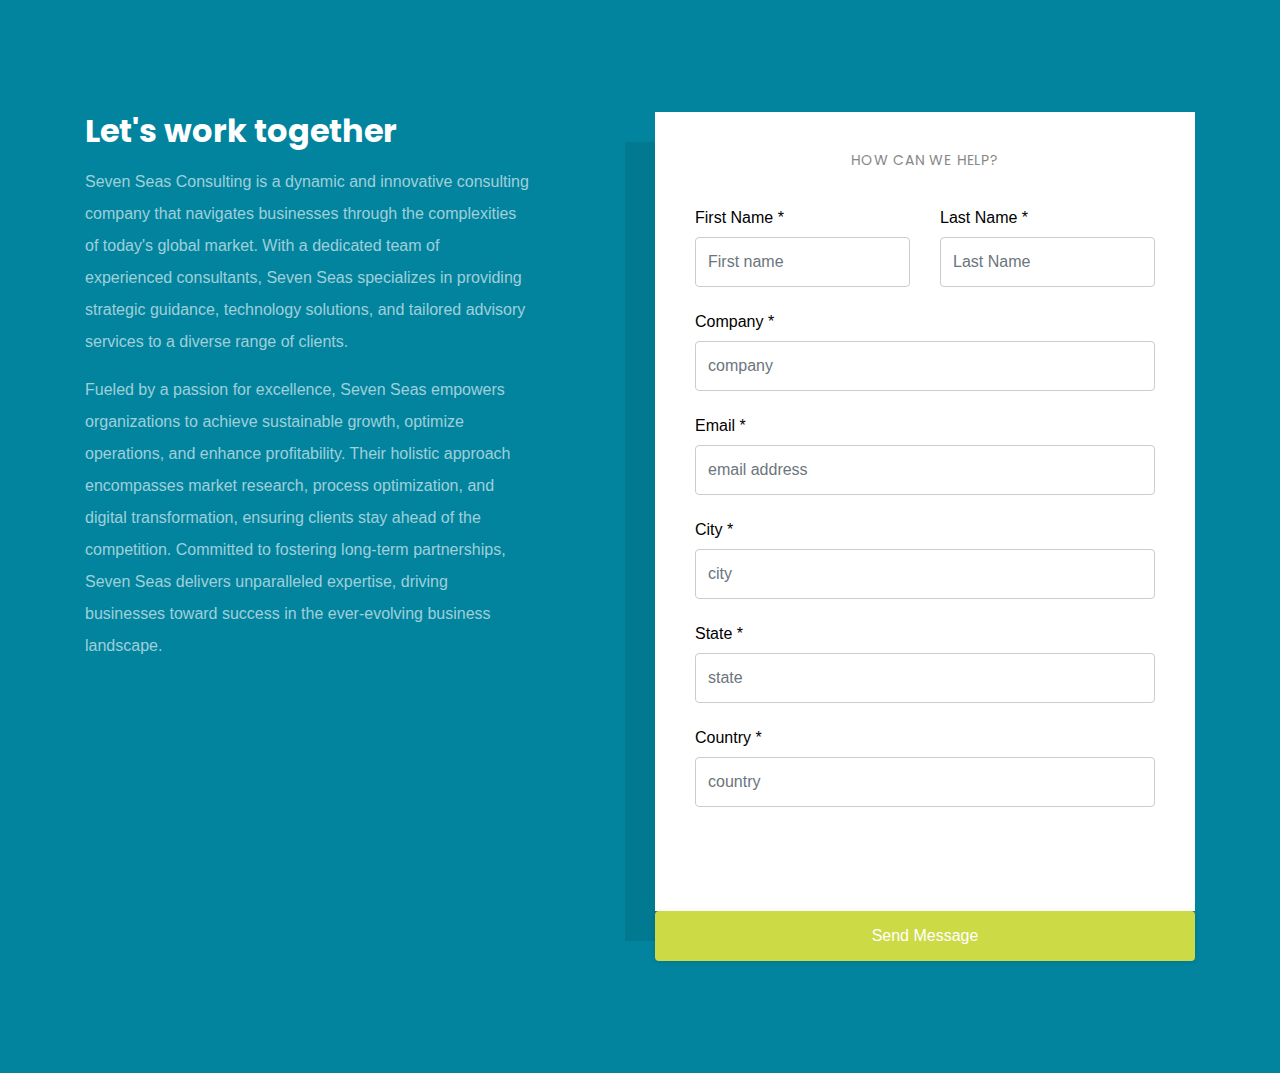
==== commit 08e4f887: "second commit" ====
--- a/index.html
+++ b/index.html
@@ -15,11 +15,11 @@
     <!-- Style -->
     <link rel="stylesheet" href="css/style.css">
 
-    <title>Contact Form #4</title>
+    <title>Seven Seas</title>
   </head>
   <body>
   
-
+    <!-- https://meet.google.com/yik-rhrf-jyi -->
   <div class="content">
     
     <div class="container">
@@ -36,11 +36,11 @@
             <h3 class="heading">How Can We Help?</h3>
             <form class="mb-5" action = "https://webto.salesforce.com/servlet/servlet.WebToLead?encoding=UTF-8"  method="post" >
               <input type=hidden name="oid" value="00D5g00000KgvbL">
-              <input type=hidden name="retURL" value="C:\Users\suman\Downloads\contact-form-14\contact-form-14\thankyou.html">
+              <input type=hidden name="retURL" value="https://google.com">
               <div class="row">
                 
                 <div class="col-md-6 form-group">
-                  <label for="first_name" class="col-form-label">First Name *</label>
+                  <label for="first_name" class="col-form-label">First Name *</label> 
                   <input type="text" class="form-control" name="first_name" id="first_name" placeholder="First name">
                 </div>
                 <div class="col-md-6 form-group">
@@ -76,6 +76,13 @@
                   <input type="text" class="form-control" name="state" id="state" placeholder="state">
                 </div>
               </div>
+
+              <div class="row">
+                <div class="col-md-12 form-group">
+                  <label for="country" class="col-form-label">Country *</label>
+                  <input type="text" class="form-control" name="country" id="country" placeholder="country">
+                </div>
+              </div>
               </div>
 
               <div class="row">
@@ -84,6 +91,8 @@
                   <span class="submitting"></span>
                 </div>
               </div>
+
+              
             </form>
 
             <div id="form-message-warning mt-4"></div> 
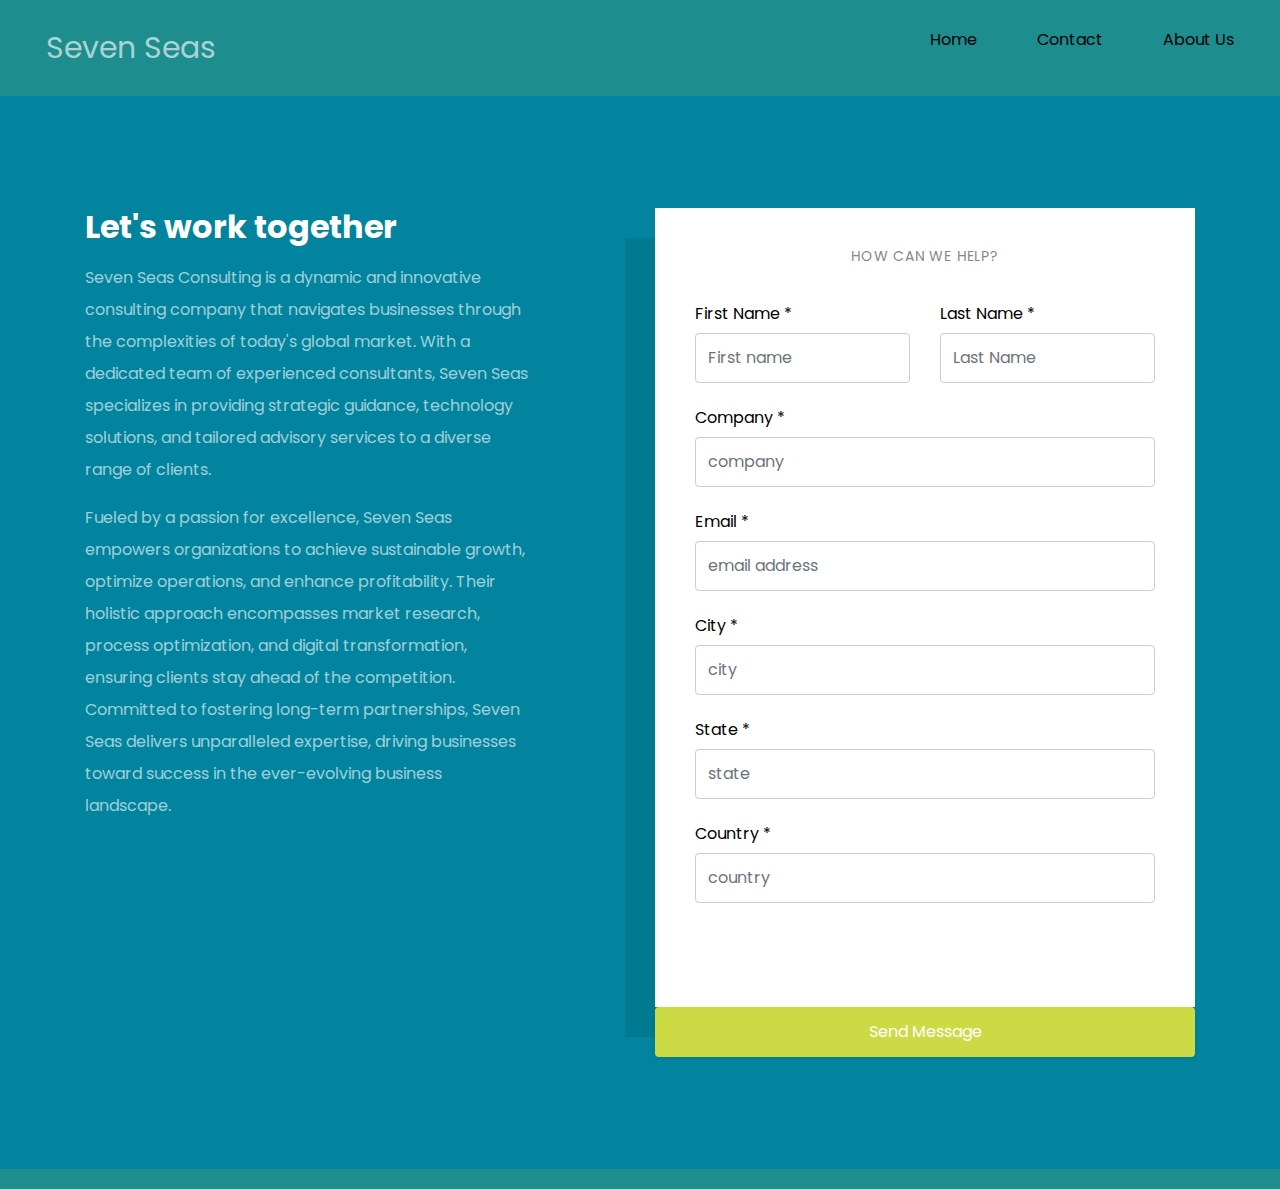
==== commit 24b0909c: "i dont knwo what number is this." ====
--- a/index.html
+++ b/index.html
@@ -14,12 +14,25 @@
     
     <!-- Style -->
     <link rel="stylesheet" href="css/style.css">
+    <link rel="stylesheet" href="css/main.css">
+    <link rel="stylesheet" href="https://cdnjs.cloudflare.com/ajax/libs/font-awesome/6.4.2/css/all.min.css" integrity="sha512-z3gLpd7yknf1YoNbCzqRKc4qyor8gaKU1qmn+CShxbuBusANI9QpRohGBreCFkKxLhei6S9CQXFEbbKuqLg0DA==" crossorigin="anonymous" referrerpolicy="no-referrer" />
 
     <title>Seven Seas</title>
   </head>
   <body>
+    <div class="navbar">
+      <div class="company">
+          Seven Seas
+      </div>
+      <div class="links">
+          <ul>
+              <li><a href="main.html">Home</a></li>
+              <li><a href="index.html">Contact</a></li>
+              <li><a href="aboutus.html">About Us</a></li>
+          </ul>
+      </div>
+  </div>
   
-    <!-- https://meet.google.com/yik-rhrf-jyi -->
   <div class="content">
     
     <div class="container">
@@ -103,6 +116,13 @@
         </div>
       </div>
   </div>
+  <div class="container"></div>
+  <div class="footer">
+      <i class="fa-brands fa-linkedin"></i>
+      <i class="fa-brands fa-x-twitter"></i>
+      <i class="fa-brands fa-instagram"></i>
+  </div>
+  <script src="js/main2.js"></script>
     
     
 
--- a/css/main.css
+++ b/css/main.css
@@ -0,0 +1,82 @@
+@import url('https://fonts.googleapis.com/css2?family=Poppins:ital,wght@0,200;0,400;0,600;0,900;1,700&display=swap');
+
+* {
+    box-sizing: border-box;
+    margin: 0;
+    padding:0;
+    font-family: 'Poppins';
+}
+
+.navbar {
+    display: flex;
+    flex-direction: row;
+    justify-content: space-between;
+    background-color: rgb(29, 141, 141);
+}
+
+.company {
+    margin: 10px 30px;
+    font-size: 30px;
+}
+
+.links > ul {
+    height: 100%;
+    display: flex;
+    flex-direction: row;
+    list-style: none;
+    align-items: center;
+}
+
+.links > ul > li > a {
+    margin: 0px 30px;
+    position: relative;
+}
+
+.links > ul > li > a:hover {
+    cursor: pointer;
+}
+
+.links > ul > li > a::before {
+    content: "";
+    position: absolute;
+    width: 100%;
+    top: 0;
+    bottom: 0;
+    background-image: linear-gradient(90deg, black, black); /* underline color */
+    background-size: 0 2px; /* vertical size of underline */
+    background-repeat: no-repeat;
+    background-position: left bottom; /* start position of underline */
+    transition: background-size .3s ease-in; /* duration and timing style of animation */
+}
+
+.links > ul > li > a:hover::before {
+    background-size: 100% 2px;
+    
+}
+
+.links > ul > li > a {
+    text-decoration: none;
+    color: black;
+    height: inherit;
+    width: inherit;
+}
+
+.container {
+}
+
+.footer {
+    display: flex;
+    flex-direction: row;
+    font-size: 30px;
+    justify-content: center;
+    width: 100%;
+    background-color: rgb(29, 141, 141);
+}
+
+.footer > i {
+    margin: 10px 30px;
+}
+
+.footer > i:hover {
+    cursor: pointer;
+}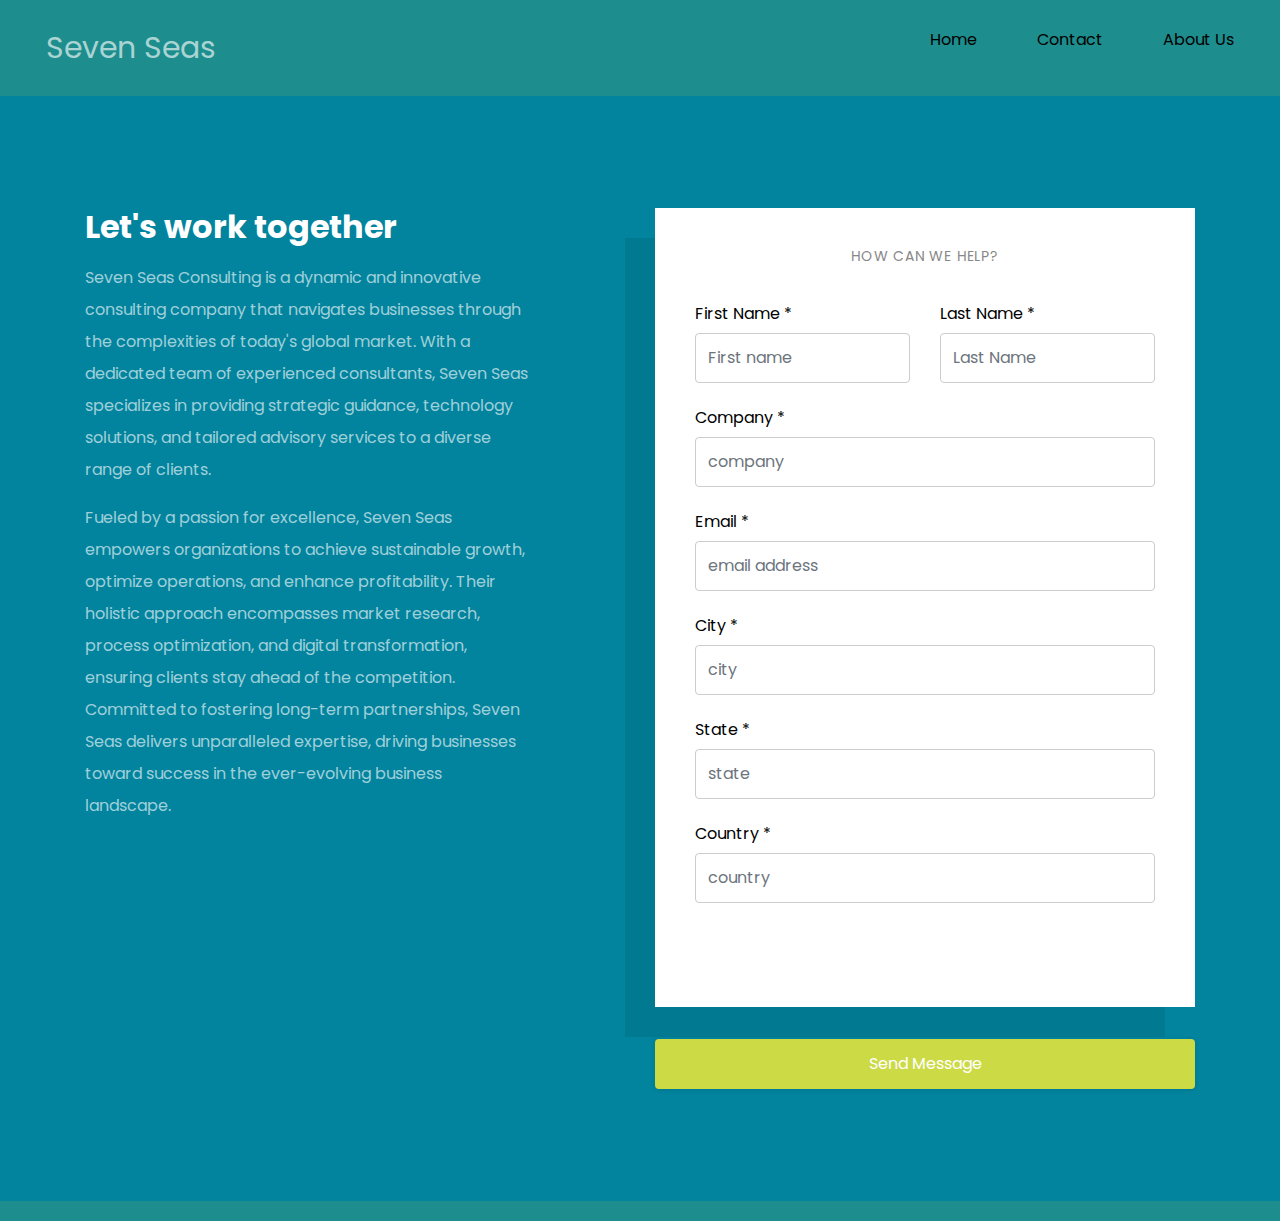
==== commit 7d68d77e: "second commit after that weird comment" ====
--- a/index.html
+++ b/index.html
@@ -97,10 +97,11 @@
                 </div>
               </div>
               </div>
+              <input  id="00N5g00000eqLnl" class = "time_spent" name="00N5g00000eqLnl" size="20" type="hidden" /><br>
 
               <div class="row">
                 <div class="col-md-12">
-                  <input type="submit" name = "submit" value="Send Message" class="btn btn-block btn-primary rounded-0 py-2 px-4">
+                  <input type="submit" name = "submit" value="Send Message" onClick = "handleSubmit()" class="btn btn-block btn-primary rounded-0 py-2 px-4">
                   <span class="submitting"></span>
                 </div>
               </div>
